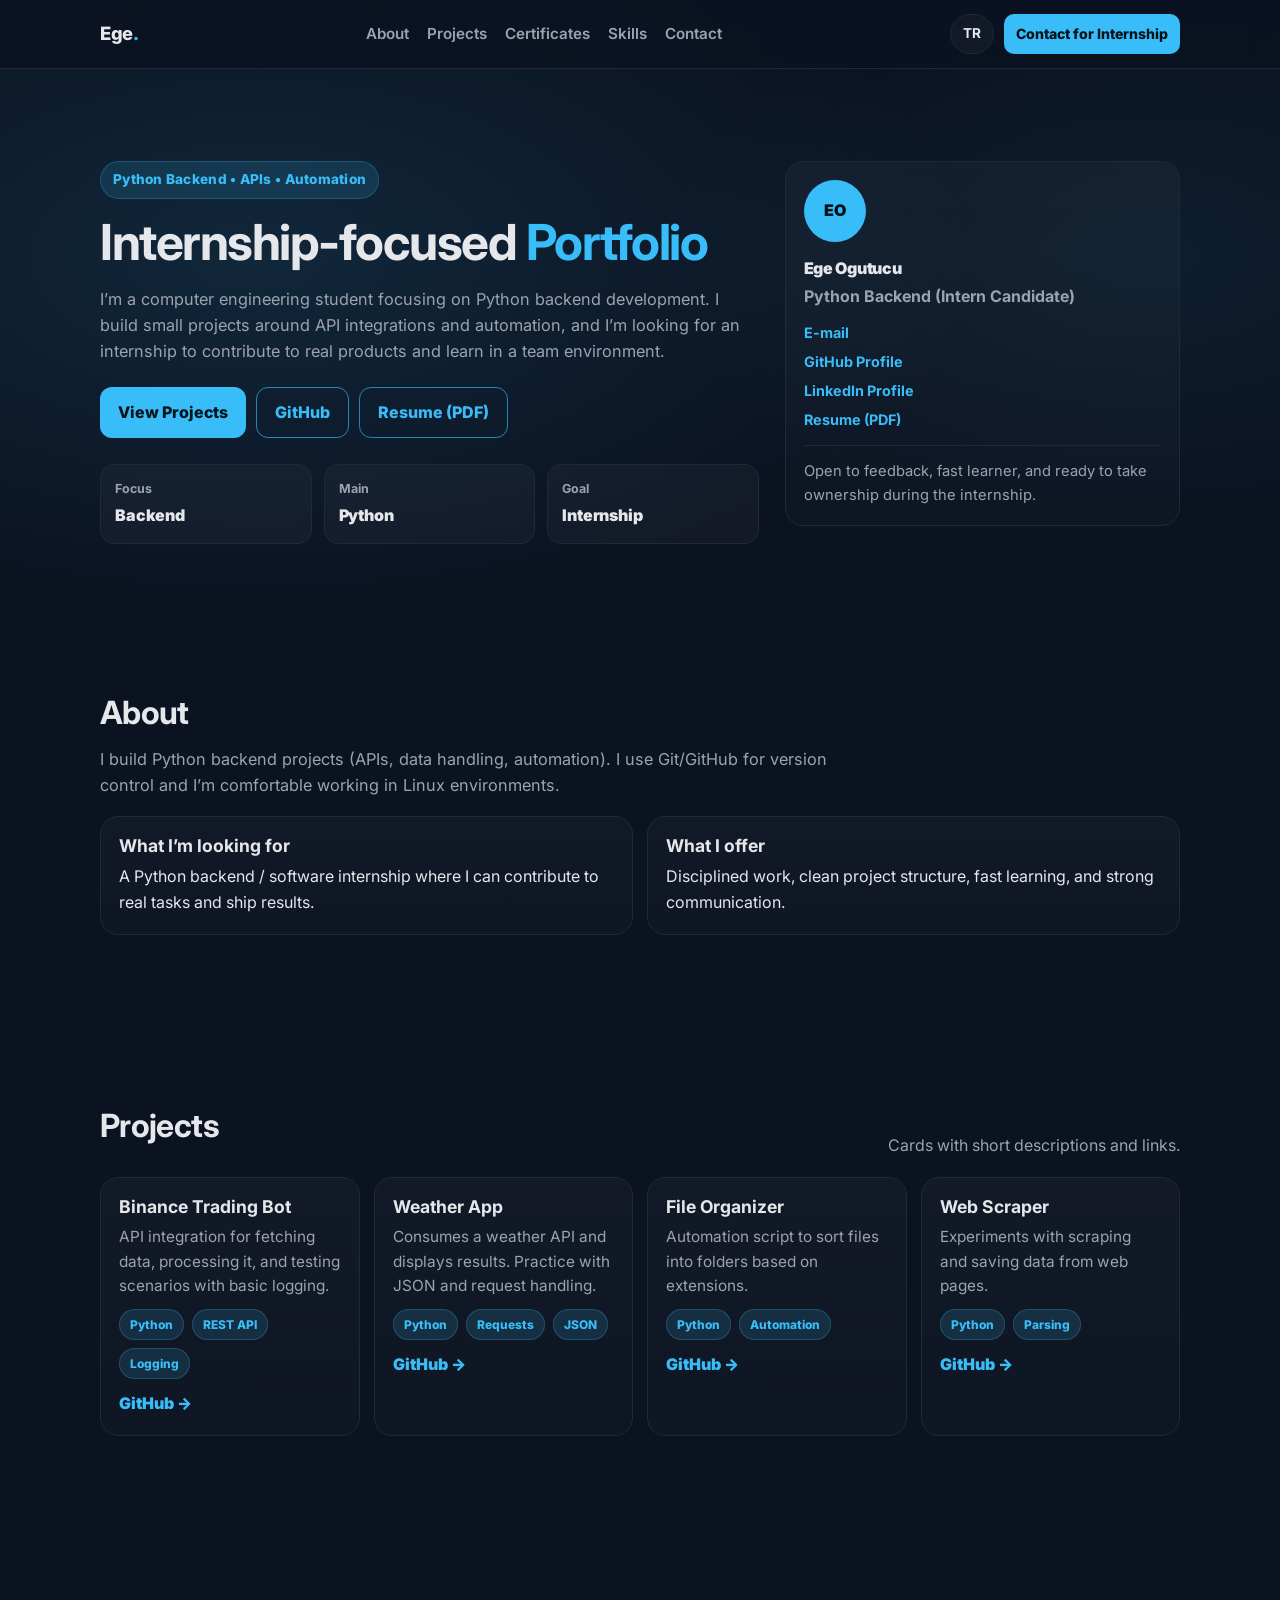
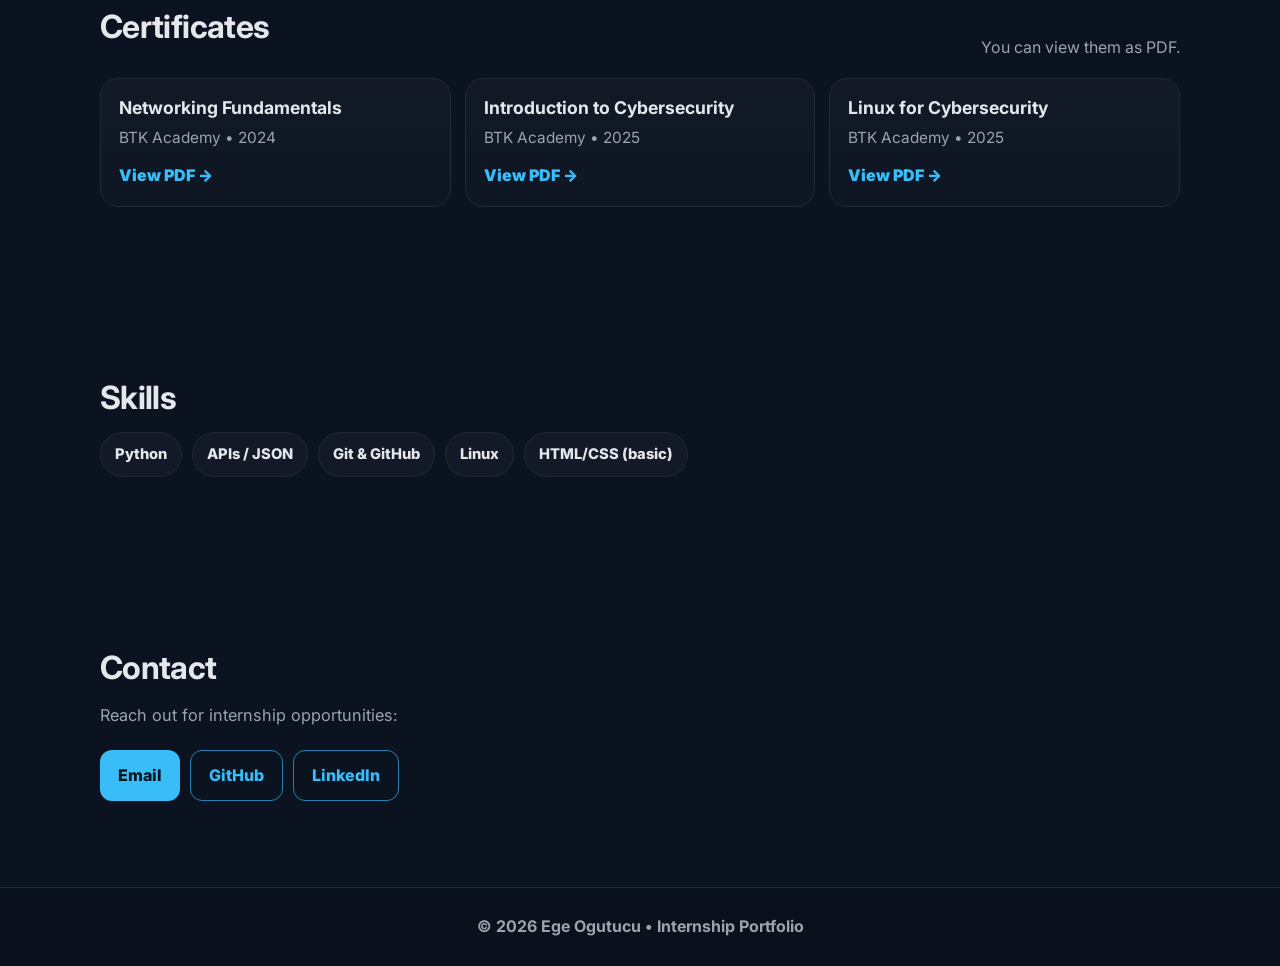
==== EN.html @ eed1f924 "Web sitem ve siber güvenlik dökümanlarım" ====
<!doctype html>
<html lang="en">

<head>
  <meta charset="UTF-8" />
  <meta name="viewport" content="width=device-width, initial-scale=1" />
  <title>Ege Ogutucu | Internship Portfolio</title>
  <meta name="description" content="Internship-focused portfolio (Python Backend, APIs, automation)." />

  <link rel="preconnect" href="https://fonts.googleapis.com">
  <link rel="preconnect" href="https://fonts.gstatic.com" crossorigin>
  <link href="https://fonts.googleapis.com/css2?family=Inter:wght@400;600;800&display=swap" rel="stylesheet">
  <link rel="stylesheet" href="style.css" />
</head>

<body>
  <!-- NAV -->
  <nav class="nav">
    <div class="container nav-inner">
      <a class="brand" href="#top">Ege<span>.</span></a>

      <div class="nav-links">
        <a href="#about">About</a>
        <a href="#projects">Projects</a>
        <a href="#certificates">Certificates</a>
        <a href="#skills">Skills</a>
        <a href="#contact">Contact</a>
      </div>

      <div class="nav-actions">
        <a class="pill" href="index.html">TR</a>
        <a class="btn btn-sm" href="#contact">Contact for Internship</a>
      </div>
    </div>
  </nav>

  <!-- HERO -->
  <main id="top" class="hero">
    <div class="container hero-grid">
      <!-- LEFT -->
      <div>
        <p class="badge">Python Backend • APIs • Automation</p>
        <h1>Internship-focused <span class="accent">Portfolio</span></h1>
        <p class="subtitle">
          I’m a computer engineering student focusing on Python backend development.
          I build small projects around API integrations and automation, and I’m looking for an internship
          to contribute to real products and learn in a team environment.
        </p>

        <div class="cta">
          <a class="btn" href="#projects">View Projects</a>
          <a class="btn btn-ghost" href="https://github.com/Egeogutucu26" target="_blank"
            rel="noreferrer noopener">GitHub</a>
          <a class="btn btn-ghost" href="Ege-Ogutucu-CV.pdf" target="_blank" rel="noreferrer noopener">Resume (PDF)</a>
        </div>

        <div class="stats">
          <div class="stat">
            <div class="k">Focus</div>
            <div class="v">Backend</div>
          </div>
          <div class="stat">
            <div class="k">Main</div>
            <div class="v">Python</div>
          </div>
          <div class="stat">
            <div class="k">Goal</div>
            <div class="v">Internship</div>
          </div>
        </div>
      </div>

      <!-- RIGHT: PROFILE -->
      <aside class="card profile">
        <div class="avatar">EO</div>
        <div class="p-name">Ege Ogutucu</div>
        <div class="p-role">Python Backend (Intern Candidate)</div>

        <div class="p-links">
          <a href="mailto:egeogutucu@gmail.com">E-mail</a>
          <a href="https://github.com/Egeogutucu26" target="_blank" rel="noreferrer noopener">GitHub Profile</a>
          <a href="https://www.linkedin.com/in/ege-öğütücü-393560169" target="_blank" rel="noreferrer noopener">LinkedIn
            Profile</a>
          <a href="Ege-Ogutucu-CV.pdf" target="_blank" rel="noreferrer noopener">Resume (PDF)</a>
        </div>

        <div class="p-note">
          Open to feedback, fast learner, and ready to take ownership during the internship.
        </div>
      </aside>
    </div>
  </main>

  <!-- ABOUT -->
  <section id="about" class="section">
    <div class="container">
      <h2>About</h2>
      <p class="lead">
        I build Python backend projects (APIs, data handling, automation). I use Git/GitHub for version control
        and I’m comfortable working in Linux environments.
      </p>

      <div class="two">
        <div class="card">
          <h3>What I’m looking for</h3>
          <p>A Python backend / software internship where I can contribute to real tasks and ship results.</p>
        </div>
        <div class="card">
          <h3>What I offer</h3>
          <p>Disciplined work, clean project structure, fast learning, and strong communication.</p>
        </div>
      </div>
    </div>
  </section>

  <!-- PROJECTS -->
  <section id="projects" class="section">
    <div class="container">
      <div class="head">
        <h2>Projects</h2>
        <p class="muted">Cards with short descriptions and links.</p>
      </div>

      <div class="grid">
        <article class="card project">
          <h3>Binance Trading Bot</h3>
          <p>API integration for fetching data, processing it, and testing scenarios with basic logging.</p>
          <div class="tags"><span>Python</span><span>REST API</span><span>Logging</span></div>
          <a class="link" href="https://github.com/Egeogutucu26" target="_blank" rel="noreferrer noopener">GitHub →</a>
        </article>

        <article class="card project">
          <h3>Weather App</h3>
          <p>Consumes a weather API and displays results. Practice with JSON and request handling.</p>
          <div class="tags"><span>Python</span><span>Requests</span><span>JSON</span></div>
          <a class="link" href="https://github.com/Egeogutucu26" target="_blank" rel="noreferrer noopener">GitHub →</a>
        </article>

        <article class="card project">
          <h3>File Organizer</h3>
          <p>Automation script to sort files into folders based on extensions.</p>
          <div class="tags"><span>Python</span><span>Automation</span></div>
          <a class="link" href="https://github.com/Egeogutucu26" target="_blank" rel="noreferrer noopener">GitHub →</a>
        </article>

        <article class="card project">
          <h3>Web Scraper</h3>
          <p>Experiments with scraping and saving data from web pages.</p>
          <div class="tags"><span>Python</span><span>Parsing</span></div>
          <a class="link" href="https://github.com/Egeogutucu26" target="_blank" rel="noreferrer noopener">GitHub →</a>
        </article>
      </div>
    </div>
  </section>

  <!-- CERTIFICATES -->
  <section id="certificates" class="section">
    <div class="container">
      <div class="head">
        <h2>Certificates</h2>
        <p class="muted">You can view them as PDF.</p>
      </div>

      <div class="grid">
        <article class="card project">
          <h3>Networking Fundamentals</h3>
          <p>BTK Academy • 2024</p>
          <a class="link" href="ag-temelleri.pdf" target="_blank" rel="noreferrer noopener">View PDF →</a>
        </article>

        <article class="card project">
          <h3>Introduction to Cybersecurity</h3>
          <p>BTK Academy • 2025</p>
          <a class="link" href="siber-guvenlik-giris.pdf" target="_blank" rel="noreferrer noopener">View PDF →</a>
        </article>

        <article class="card project">
          <h3>Linux for Cybersecurity</h3>
          <p>BTK Academy • 2025</p>
          <a class="link" href="siber-linux.pdf" target="_blank" rel="noreferrer noopener">View PDF →</a>
        </article>
      </div>
    </div>
  </section>

  <!-- SKILLS -->
  <section id="skills" class="section">
    <div class="container">
      <h2>Skills</h2>
      <div class="skills">
        <span class="chip">Python</span>
        <span class="chip">APIs / JSON</span>
        <span class="chip">Git & GitHub</span>
        <span class="chip">Linux</span>
        <span class="chip">HTML/CSS (basic)</span>
      </div>
    </div>
  </section>

  <!-- CONTACT -->
  <section id="contact" class="section">
    <div class="container">
      <h2>Contact</h2>
      <p class="lead">Reach out for internship opportunities:</p>

      <div class="cta">
        <a class="btn" href="mailto:egeogutucu@gmail.com">Email</a>
        <a class="btn btn-ghost" href="https://github.com/Egeogutucu26" target="_blank"
          rel="noreferrer noopener">GitHub</a>
        <a class="btn btn-ghost" href="https://www.linkedin.com/in/ege-öğütücü-393560169" target="_blank"
          rel="noreferrer noopener">LinkedIn</a>
      </div>
    </div>
  </section>

  <footer class="footer">
    <div class="container">
      © <span id="year"></span> Ege Ogutucu • Internship Portfolio
    </div>
  </footer>

  <script>
    document.getElementById("year").textContent = new Date().getFullYear();
  </script>
</body>

</html>
---- style.css ----
/* =========================
   RESET + THEME
========================= */
* {
  margin: 0;
  padding: 0;
  box-sizing: border-box;
}

:root {
  --bg: #0b1220;
  --panel: #0f172a;
  --panel2: #111827;
  --border: #1f2937;
  --text: #e5e7eb;
  --muted: #9ca3af;
  --accent: #38bdf8;
  --accentSoft: rgba(56, 189, 248, .14);
  --shadow: 0 18px 45px rgba(0, 0, 0, .35);
  --radius: 18px;
}

html {
  scroll-behavior: smooth;
}

body {
  font-family: "Inter", system-ui, -apple-system, Segoe UI, Roboto, Arial, sans-serif;
  background: radial-gradient(1200px 600px at 20% 10%, rgba(56, 189, 248, .12), transparent 60%),
    radial-gradient(900px 500px at 90% 10%, rgba(48, 186, 245, 0.07), transparent 55%),
    var(--bg);
  color: var(--text);
  line-height: 1.6;
}

/* =========================
   LAYOUT
========================= */
.container {
  max-width: 1120px;
  margin: 0 auto;
  padding: 0 20px;
}

.section {
  padding: 86px 0;
}

h1,
h2,
h3 {
  line-height: 1.2;
}

h2 {
  font-size: 2rem;
  margin-bottom: 14px;
  letter-spacing: -0.02em;
}

h3 {
  font-size: 1.1rem;
  margin-bottom: 8px;
}

.lead {
  max-width: 760px;
  color: var(--muted);
  font-size: 1.02rem;
}

.muted {
  color: var(--muted);
}

.accent {
  color: var(--accent);
}

/* =========================
   NAV
========================= */
.nav {
  position: sticky;
  top: 0;
  z-index: 50;
  background: rgba(11, 18, 32, .75);
  backdrop-filter: blur(12px);
  border-bottom: 1px solid var(--border);
}

.nav-inner {
  height: 68px;
  display: flex;
  align-items: center;
  justify-content: space-between;
  gap: 18px;
}

.brand {
  text-decoration: none;
  font-weight: 800;
  font-size: 1.15rem;
  color: var(--text);
  letter-spacing: -0.02em;
}

.brand span {
  color: var(--accent);
}

.nav-links {
  display: flex;
  gap: 18px;
  align-items: center;
  flex-wrap: wrap;
}

.nav-links a {
  text-decoration: none;
  color: var(--muted);
  font-weight: 600;
  font-size: .95rem;
}

.nav-links a:hover {
  color: var(--accent);
}

.nav-actions {
  display: flex;
  align-items: center;
  gap: 10px;
}

/* Language pill */
.pill {
  text-decoration: none;
  color: var(--text);
  border: 1px solid var(--border);
  background: rgba(255, 255, 255, .03);
  padding: 8px 12px;
  border-radius: 999px;
  font-weight: 700;
  font-size: .85rem;
}

.pill:hover {
  border-color: rgba(56, 189, 248, .6);
  background: var(--accentSoft);
}

/* =========================
   BUTTONS
========================= */
.btn {
  display: inline-flex;
  align-items: center;
  justify-content: center;
  gap: 8px;
  padding: 12px 18px;
  border-radius: 12px;
  background: var(--accent);
  color: #04131b;
  text-decoration: none;
  font-weight: 800;
  transition: transform .15s ease, box-shadow .15s ease, background .15s ease;
}

.btn:hover {
  transform: translateY(-2px);
  box-shadow: 0 14px 35px rgba(56, 189, 248, .18);
}

.btn-ghost {
  background: transparent;
  color: var(--accent);
  border: 1px solid rgba(56, 189, 248, .65);
}

.btn-ghost:hover {
  background: var(--accentSoft);
  box-shadow: none;
}

.btn-sm {
  padding: 9px 12px;
  border-radius: 10px;
  font-size: .88rem;
}

/* =========================
   HERO
========================= */
.hero {
  padding: 92px 0 64px;
}

.hero-grid {
  display: grid;
  grid-template-columns: 1.25fr .75fr;
  gap: 26px;
  align-items: start;
}

.badge {
  display: inline-block;
  padding: 7px 12px;
  border-radius: 999px;
  background: var(--accentSoft);
  color: var(--accent);
  border: 1px solid rgba(56, 189, 248, .25);
  font-weight: 800;
  font-size: .85rem;
  letter-spacing: .02em;
  margin-bottom: 14px;
}

.hero h1 {
  font-size: clamp(2.2rem, 4vw, 3.1rem);
  letter-spacing: -0.03em;
}

.subtitle {
  margin-top: 14px;
  max-width: 680px;
  color: var(--muted);
  font-size: 1.02rem;
}

.cta {
  margin-top: 22px;
  display: flex;
  gap: 10px;
  flex-wrap: wrap;
}

/* Stats */
.stats {
  margin-top: 26px;
  display: grid;
  grid-template-columns: repeat(3, 1fr);
  gap: 12px;
}

.stat {
  padding: 14px;
  border-radius: 14px;
  background: rgba(255, 255, 255, .03);
  border: 1px solid var(--border);
}

.stat .k {
  color: var(--muted);
  font-size: .78rem;
  font-weight: 700;
}

.stat .v {
  margin-top: 4px;
  font-weight: 900;
  letter-spacing: -0.01em;
}

/* =========================
   CARDS
========================= */
.card {
  background: linear-gradient(180deg, rgba(255, 255, 255, .03), rgba(255, 255, 255, .015));
  border: 1px solid var(--border);
  border-radius: var(--radius);
  padding: 18px;
  box-shadow: none;
}

.profile {
  position: sticky;
  top: 92px;
}

.avatar {
  width: 62px;
  height: 62px;
  border-radius: 50%;
  background: var(--accent);
  color: #04131b;
  display: grid;
  place-items: center;
  font-weight: 900;
  margin-bottom: 14px;
}

.p-name {
  font-weight: 900;
  letter-spacing: -0.02em;
}

.p-role {
  color: var(--muted);
  font-weight: 700;
  margin-top: 2px;
}

.p-links {
  margin-top: 12px;
  display: grid;
  gap: 6px;
}

.p-links a {
  text-decoration: none;
  color: var(--accent);
  font-weight: 700;
  font-size: .9rem;
}

.p-note {
  margin-top: 14px;
  padding-top: 14px;
  border-top: 1px solid var(--border);
  color: var(--muted);
  font-size: .92rem;
}

/* =========================
   ABOUT LAYOUT
========================= */
.two {
  margin-top: 18px;
  display: grid;
  grid-template-columns: repeat(2, 1fr);
  gap: 14px;
}

/* =========================
   PROJECT GRID
========================= */
.head {
  display: flex;
  align-items: end;
  justify-content: space-between;
  gap: 14px;
  margin-bottom: 18px;
}

.grid {
  display: grid;
  grid-template-columns: repeat(auto-fit, minmax(240px, 1fr));
  gap: 14px;
}

.project {
  transition: transform .15s ease, box-shadow .15s ease, border-color .15s ease;
}

.project:hover {
  transform: translateY(-4px);
  border-color: rgba(56, 189, 248, .35);
  box-shadow: var(--shadow);
}

.project p {
  color: var(--muted);
  font-size: .96rem;
}

.tags {
  margin-top: 10px;
  display: flex;
  gap: 8px;
  flex-wrap: wrap;
}

.tags span {
  display: inline-flex;
  padding: 5px 10px;
  border-radius: 999px;
  background: var(--accentSoft);
  border: 1px solid rgba(56, 189, 248, .25);
  color: var(--accent);
  font-weight: 800;
  font-size: .75rem;
}

.link {
  display: inline-block;
  margin-top: 12px;
  text-decoration: none;
  color: var(--accent);
  font-weight: 900;
}

/* =========================
   SKILLS
========================= */
.skills {
  display: flex;
  flex-wrap: wrap;
  gap: 10px;
  margin-top: 10px;
}

.chip {
  display: inline-flex;
  padding: 10px 14px;
  border-radius: 999px;
  border: 1px solid var(--border);
  background: rgba(255, 255, 255, .03);
  font-weight: 800;
  font-size: .92rem;
}

/* =========================
   FOOTER
========================= */
.footer {
  border-top: 1px solid var(--border);
  padding: 26px 0;
  color: var(--muted);
  text-align: center;
  font-weight: 700;
  background: rgba(0, 0, 0, .12);
}

/* =========================
   RESPONSIVE
========================= */
@media (max-width: 980px) {
  .hero-grid {
    grid-template-columns: 1fr;
  }

  .profile {
    position: static;
  }

  .stats {
    grid-template-columns: 1fr;
  }

  .two {
    grid-template-columns: 1fr;
  }

  .nav-inner {
    height: auto;
    padding: 12px 0;
    align-items: flex-start;
  }

  .nav-links {
    gap: 12px;
  }
}
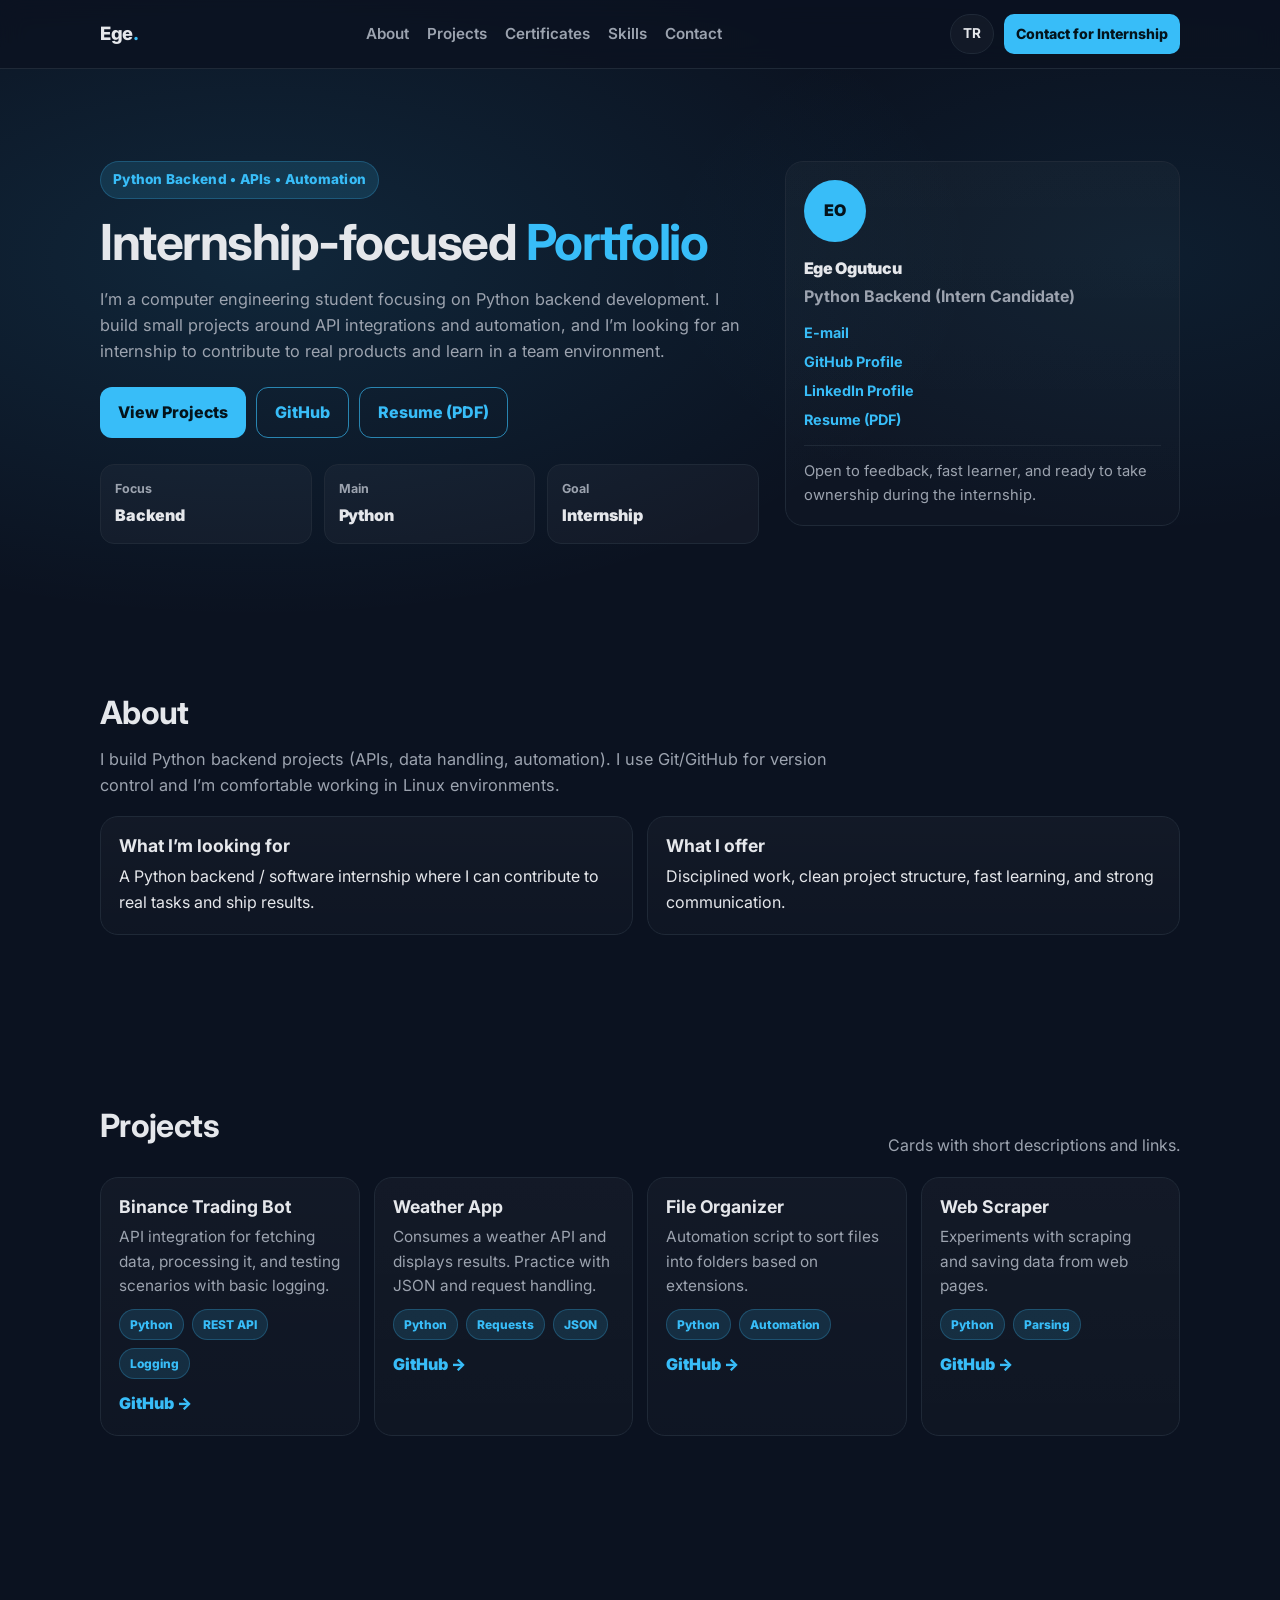
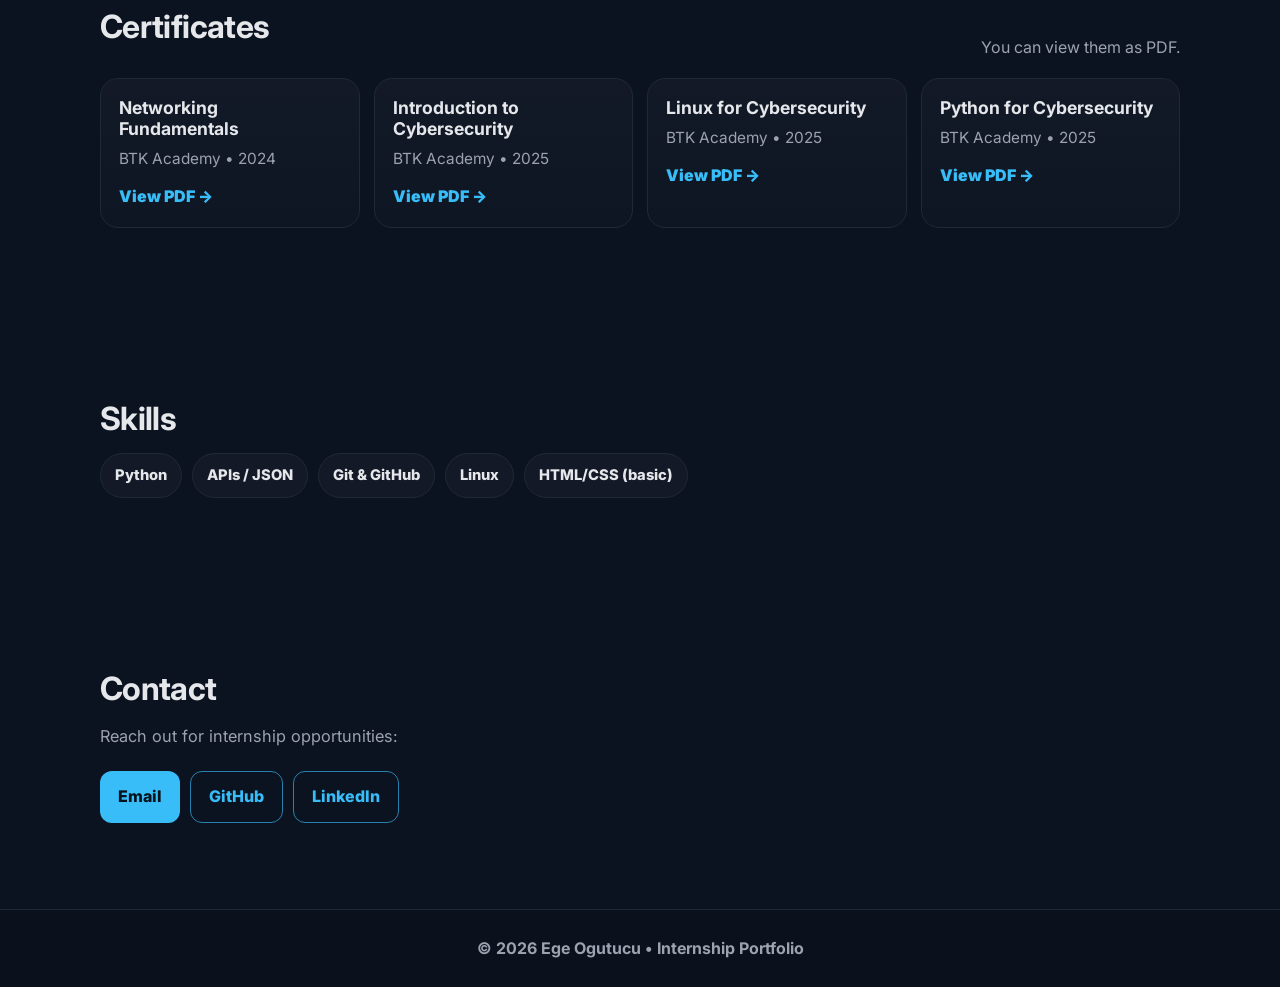
==== commit 553d29ab: "Python sertifikası eklendi ve HTML dosyaları güncellendi" ====
--- a/EN.html
+++ b/EN.html
@@ -179,6 +179,12 @@
           <p>BTK Academy • 2025</p>
           <a class="link" href="siber-linux.pdf" target="_blank" rel="noreferrer noopener">View PDF →</a>
         </article>
+
+        <article class="card project">
+          <h3>Python for Cybersecurity</h3>
+          <p>BTK Academy • 2025</p>
+          <a class="link" href="python-siber.pdf" target="_blank" rel="noreferrer noopener">View PDF →</a>
+        </article>
       </div>
     </div>
   </section>
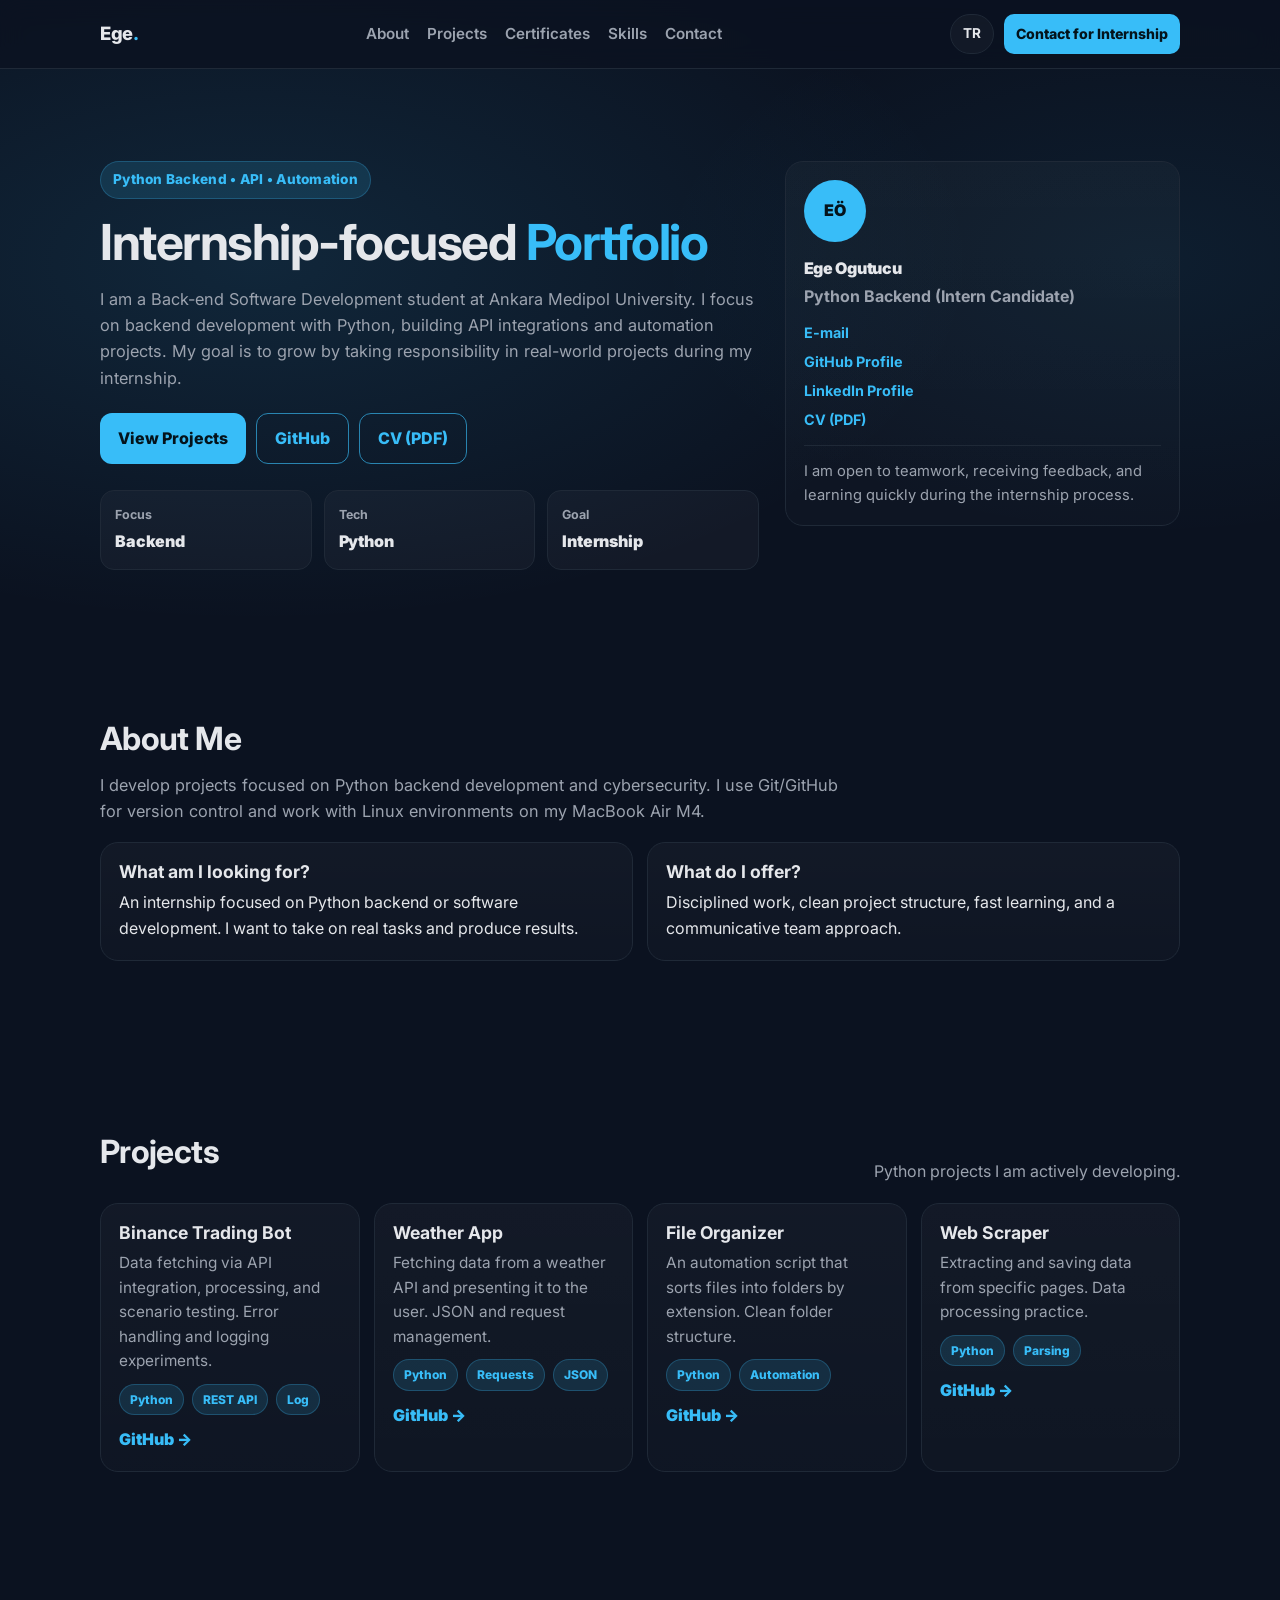
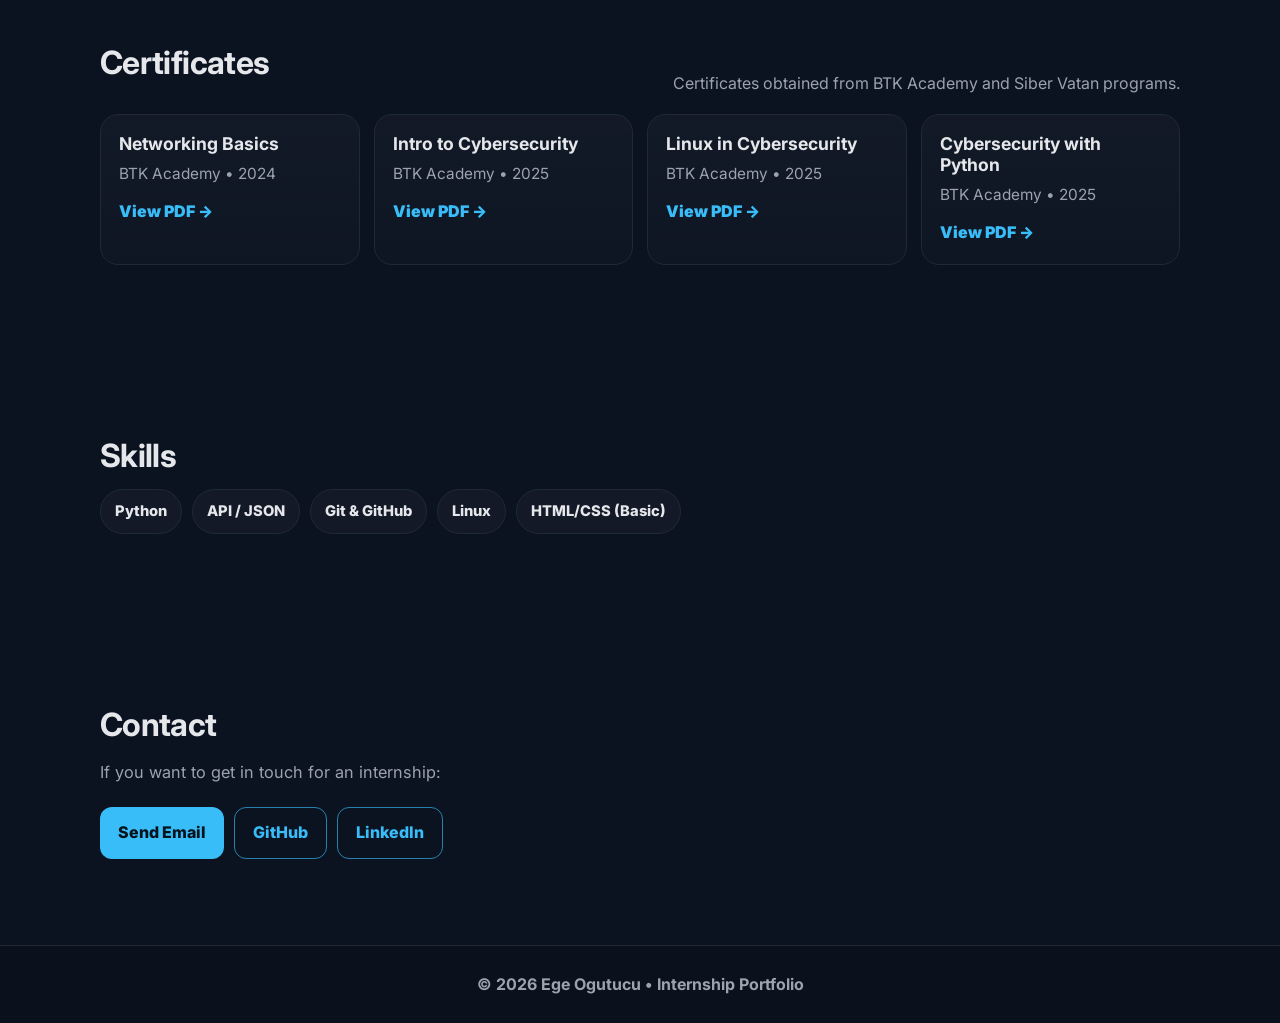
==== commit 65db43b2: "index ve EN sayfalari dil gecisi duzeltildi" ====
--- a/EN.html
+++ b/EN.html
@@ -5,7 +5,7 @@
   <meta charset="UTF-8" />
   <meta name="viewport" content="width=device-width, initial-scale=1" />
   <title>Ege Ogutucu | Internship Portfolio</title>
-  <meta name="description" content="Internship-focused portfolio (Python Backend, APIs, automation)." />
+  <meta name="description" content="Ege Ogutucu - Internship-focused portfolio (Python Backend, APIs, automation)." />
 
   <link rel="preconnect" href="https://fonts.googleapis.com">
   <link rel="preconnect" href="https://fonts.gstatic.com" crossorigin>
@@ -28,6 +28,7 @@
       </div>
 
       <div class="nav-actions">
+        <!-- Link to the Turkish version - case sensitive for Vercel -->
         <a class="pill" href="index.html">TR</a>
         <a class="btn btn-sm" href="#contact">Contact for Internship</a>
       </div>
@@ -39,19 +40,18 @@
     <div class="container hero-grid">
       <!-- LEFT -->
       <div>
-        <p class="badge">Python Backend • APIs • Automation</p>
+        <p class="badge">Python Backend • API • Automation</p>
         <h1>Internship-focused <span class="accent">Portfolio</span></h1>
         <p class="subtitle">
-          I’m a computer engineering student focusing on Python backend development.
-          I build small projects around API integrations and automation, and I’m looking for an internship
-          to contribute to real products and learn in a team environment.
+          I am a Back-end Software Development student at Ankara Medipol University. 
+          I focus on backend development with Python, building API integrations and automation projects. 
+          My goal is to grow by taking responsibility in real-world projects during my internship.
         </p>
 
         <div class="cta">
           <a class="btn" href="#projects">View Projects</a>
-          <a class="btn btn-ghost" href="https://github.com/Egeogutucu26" target="_blank"
-            rel="noreferrer noopener">GitHub</a>
-          <a class="btn btn-ghost" href="Ege-Ogutucu-CV.pdf" target="_blank" rel="noreferrer noopener">Resume (PDF)</a>
+          <a class="btn btn-ghost" href="https://github.com/Egeogutucu26" target="_blank" rel="noreferrer noopener">GitHub</a>
+          <a class="btn btn-ghost" href="Ege-Ogutucu-CV.pdf" target="_blank" rel="noreferrer noopener">CV (PDF)</a>
         </div>
 
         <div class="stats">
@@ -60,7 +60,7 @@
             <div class="v">Backend</div>
           </div>
           <div class="stat">
-            <div class="k">Main</div>
+            <div class="k">Tech</div>
             <div class="v">Python</div>
           </div>
           <div class="stat">
@@ -70,22 +70,21 @@
         </div>
       </div>
 
-      <!-- RIGHT: PROFILE -->
+      <!-- RIGHT: PROFILE CARD -->
       <aside class="card profile">
-        <div class="avatar">EO</div>
+        <div class="avatar">EÖ</div>
         <div class="p-name">Ege Ogutucu</div>
         <div class="p-role">Python Backend (Intern Candidate)</div>
 
         <div class="p-links">
           <a href="mailto:egeogutucu@gmail.com">E-mail</a>
           <a href="https://github.com/Egeogutucu26" target="_blank" rel="noreferrer noopener">GitHub Profile</a>
-          <a href="https://www.linkedin.com/in/ege-öğütücü-393560169" target="_blank" rel="noreferrer noopener">LinkedIn
-            Profile</a>
-          <a href="Ege-Ogutucu-CV.pdf" target="_blank" rel="noreferrer noopener">Resume (PDF)</a>
+          <a href="https://www.linkedin.com/in/ege-öğütücü-393560169" target="_blank" rel="noreferrer noopener">LinkedIn Profile</a>
+          <a href="Ege-Ogutucu-CV.pdf" target="_blank" rel="noreferrer noopener">CV (PDF)</a>
         </div>
 
         <div class="p-note">
-          Open to feedback, fast learner, and ready to take ownership during the internship.
+          I am open to teamwork, receiving feedback, and learning quickly during the internship process.
         </div>
       </aside>
     </div>
@@ -94,20 +93,20 @@
   <!-- ABOUT -->
   <section id="about" class="section">
     <div class="container">
-      <h2>About</h2>
+      <h2>About Me</h2>
       <p class="lead">
-        I build Python backend projects (APIs, data handling, automation). I use Git/GitHub for version control
-        and I’m comfortable working in Linux environments.
+        I develop projects focused on Python backend development and cybersecurity. 
+        I use Git/GitHub for version control and work with Linux environments on my MacBook Air M4.
       </p>
 
       <div class="two">
         <div class="card">
-          <h3>What I’m looking for</h3>
-          <p>A Python backend / software internship where I can contribute to real tasks and ship results.</p>
+          <h3>What am I looking for?</h3>
+          <p>An internship focused on Python backend or software development. I want to take on real tasks and produce results.</p>
         </div>
         <div class="card">
-          <h3>What I offer</h3>
-          <p>Disciplined work, clean project structure, fast learning, and strong communication.</p>
+          <h3>What do I offer?</h3>
+          <p>Disciplined work, clean project structure, fast learning, and a communicative team approach.</p>
         </div>
       </div>
     </div>
@@ -118,34 +117,34 @@
     <div class="container">
       <div class="head">
         <h2>Projects</h2>
-        <p class="muted">Cards with short descriptions and links.</p>
+        <p class="muted">Python projects I am actively developing.</p>
       </div>
 
       <div class="grid">
         <article class="card project">
           <h3>Binance Trading Bot</h3>
-          <p>API integration for fetching data, processing it, and testing scenarios with basic logging.</p>
-          <div class="tags"><span>Python</span><span>REST API</span><span>Logging</span></div>
+          <p>Data fetching via API integration, processing, and scenario testing. Error handling and logging experiments.</p>
+          <div class="tags"><span>Python</span><span>REST API</span><span>Log</span></div>
           <a class="link" href="https://github.com/Egeogutucu26" target="_blank" rel="noreferrer noopener">GitHub →</a>
         </article>
 
         <article class="card project">
           <h3>Weather App</h3>
-          <p>Consumes a weather API and displays results. Practice with JSON and request handling.</p>
+          <p>Fetching data from a weather API and presenting it to the user. JSON and request management.</p>
           <div class="tags"><span>Python</span><span>Requests</span><span>JSON</span></div>
           <a class="link" href="https://github.com/Egeogutucu26" target="_blank" rel="noreferrer noopener">GitHub →</a>
         </article>
 
         <article class="card project">
           <h3>File Organizer</h3>
-          <p>Automation script to sort files into folders based on extensions.</p>
+          <p>An automation script that sorts files into folders by extension. Clean folder structure.</p>
           <div class="tags"><span>Python</span><span>Automation</span></div>
           <a class="link" href="https://github.com/Egeogutucu26" target="_blank" rel="noreferrer noopener">GitHub →</a>
         </article>
 
         <article class="card project">
           <h3>Web Scraper</h3>
-          <p>Experiments with scraping and saving data from web pages.</p>
+          <p>Extracting and saving data from specific pages. Data processing practice.</p>
           <div class="tags"><span>Python</span><span>Parsing</span></div>
           <a class="link" href="https://github.com/Egeogutucu26" target="_blank" rel="noreferrer noopener">GitHub →</a>
         </article>
@@ -158,30 +157,30 @@
     <div class="container">
       <div class="head">
         <h2>Certificates</h2>
-        <p class="muted">You can view them as PDF.</p>
+        <p class="muted">Certificates obtained from BTK Academy and Siber Vatan programs.</p>
       </div>
 
       <div class="grid">
         <article class="card project">
-          <h3>Networking Fundamentals</h3>
+          <h3>Networking Basics</h3>
           <p>BTK Academy • 2024</p>
           <a class="link" href="ag-temelleri.pdf" target="_blank" rel="noreferrer noopener">View PDF →</a>
         </article>
 
         <article class="card project">
-          <h3>Introduction to Cybersecurity</h3>
+          <h3>Intro to Cybersecurity</h3>
           <p>BTK Academy • 2025</p>
           <a class="link" href="siber-guvenlik-giris.pdf" target="_blank" rel="noreferrer noopener">View PDF →</a>
         </article>
 
         <article class="card project">
-          <h3>Linux for Cybersecurity</h3>
+          <h3>Linux in Cybersecurity</h3>
           <p>BTK Academy • 2025</p>
           <a class="link" href="siber-linux.pdf" target="_blank" rel="noreferrer noopener">View PDF →</a>
         </article>
 
         <article class="card project">
-          <h3>Python for Cybersecurity</h3>
+          <h3>Cybersecurity with Python</h3>
           <p>BTK Academy • 2025</p>
           <a class="link" href="python-siber.pdf" target="_blank" rel="noreferrer noopener">View PDF →</a>
         </article>
@@ -195,10 +194,10 @@
       <h2>Skills</h2>
       <div class="skills">
         <span class="chip">Python</span>
-        <span class="chip">APIs / JSON</span>
+        <span class="chip">API / JSON</span>
         <span class="chip">Git & GitHub</span>
         <span class="chip">Linux</span>
-        <span class="chip">HTML/CSS (basic)</span>
+        <span class="chip">HTML/CSS (Basic)</span>
       </div>
     </div>
   </section>
@@ -207,14 +206,12 @@
   <section id="contact" class="section">
     <div class="container">
       <h2>Contact</h2>
-      <p class="lead">Reach out for internship opportunities:</p>
+      <p class="lead">If you want to get in touch for an internship:</p>
 
       <div class="cta">
-        <a class="btn" href="mailto:egeogutucu@gmail.com">Email</a>
-        <a class="btn btn-ghost" href="https://github.com/Egeogutucu26" target="_blank"
-          rel="noreferrer noopener">GitHub</a>
-        <a class="btn btn-ghost" href="https://www.linkedin.com/in/ege-öğütücü-393560169" target="_blank"
-          rel="noreferrer noopener">LinkedIn</a>
+        <a class="btn" href="mailto:egeogutucu@gmail.com">Send Email</a>
+        <a class="btn btn-ghost" href="https://github.com/Egeogutucu26" target="_blank" rel="noreferrer noopener">GitHub</a>
+        <a class="btn btn-ghost" href="https://www.linkedin.com/in/ege-öğütücü-393560169" target="_blank" rel="noreferrer noopener">LinkedIn</a>
       </div>
     </div>
   </section>
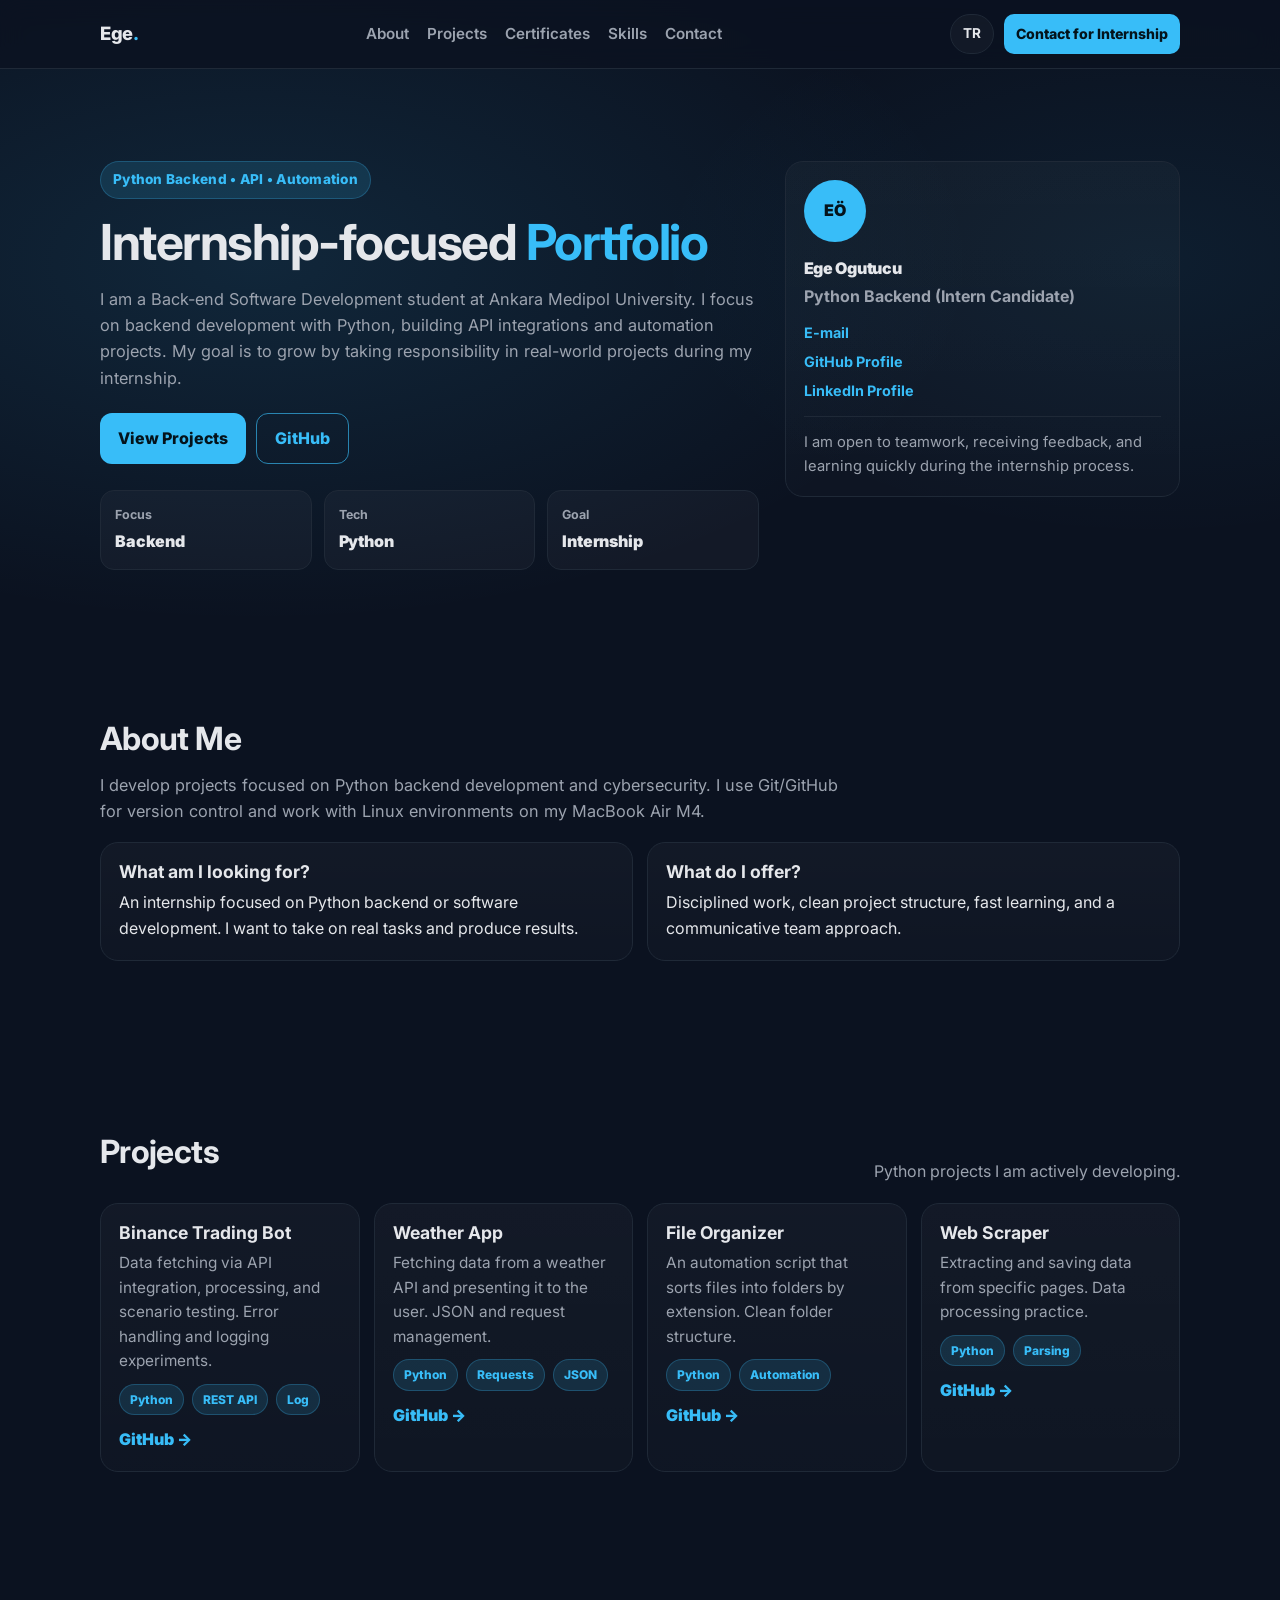
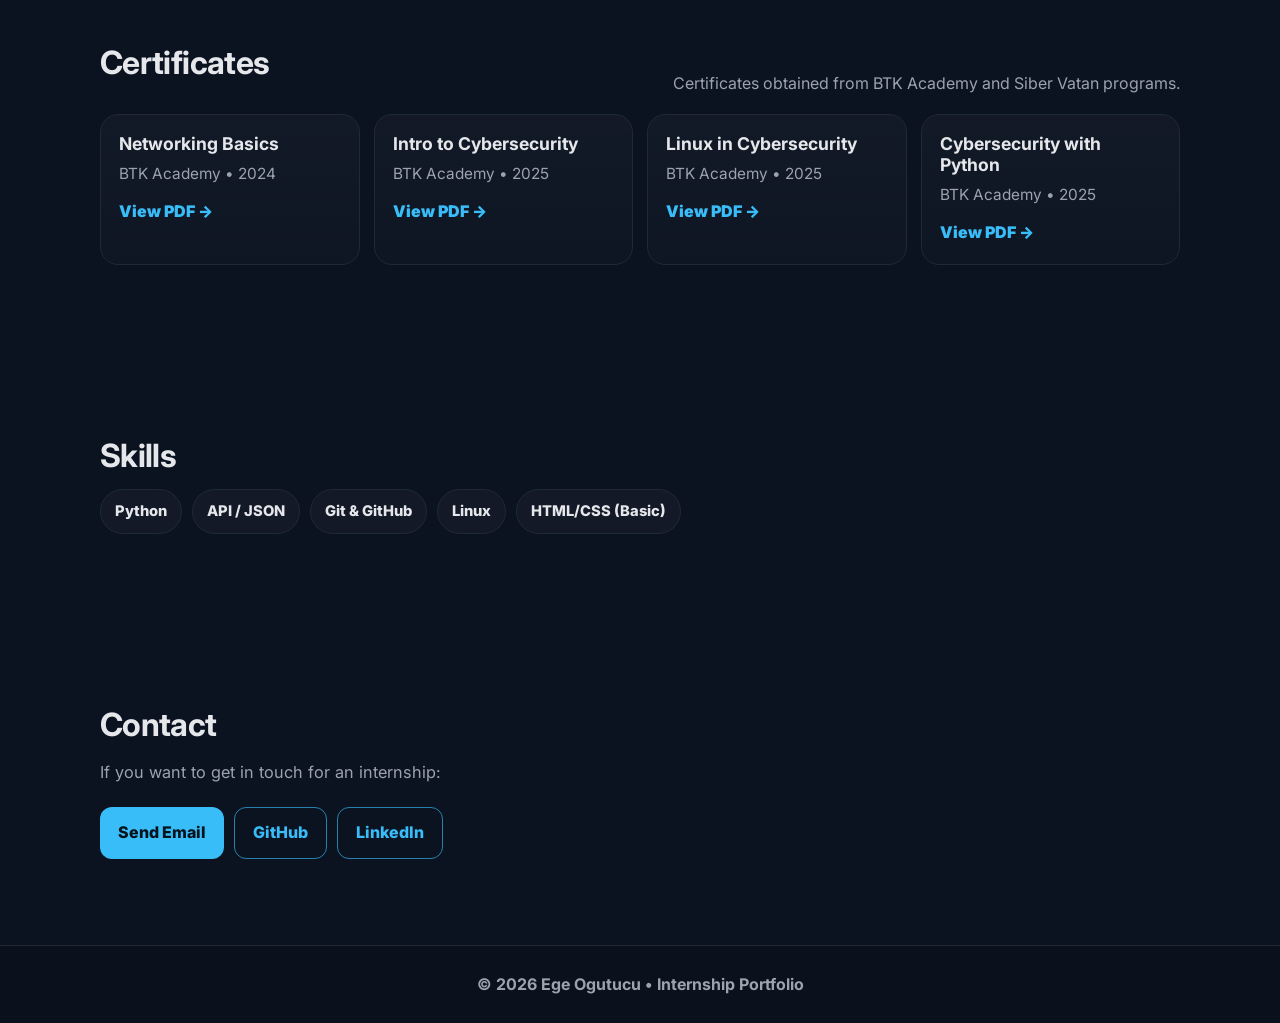
==== commit 0272b745: "Remove CV links and PDF from portfolio site" ====
--- a/EN.html
+++ b/EN.html
@@ -51,7 +51,6 @@
         <div class="cta">
           <a class="btn" href="#projects">View Projects</a>
           <a class="btn btn-ghost" href="https://github.com/Egeogutucu26" target="_blank" rel="noreferrer noopener">GitHub</a>
-          <a class="btn btn-ghost" href="Ege-Ogutucu-CV.pdf" target="_blank" rel="noreferrer noopener">CV (PDF)</a>
         </div>
 
         <div class="stats">
@@ -80,7 +79,6 @@
           <a href="mailto:egeogutucu@gmail.com">E-mail</a>
           <a href="https://github.com/Egeogutucu26" target="_blank" rel="noreferrer noopener">GitHub Profile</a>
           <a href="https://www.linkedin.com/in/ege-öğütücü-393560169" target="_blank" rel="noreferrer noopener">LinkedIn Profile</a>
-          <a href="Ege-Ogutucu-CV.pdf" target="_blank" rel="noreferrer noopener">CV (PDF)</a>
         </div>
 
         <div class="p-note">
@@ -227,4 +225,4 @@
   </script>
 </body>
 
-</html>+</html>
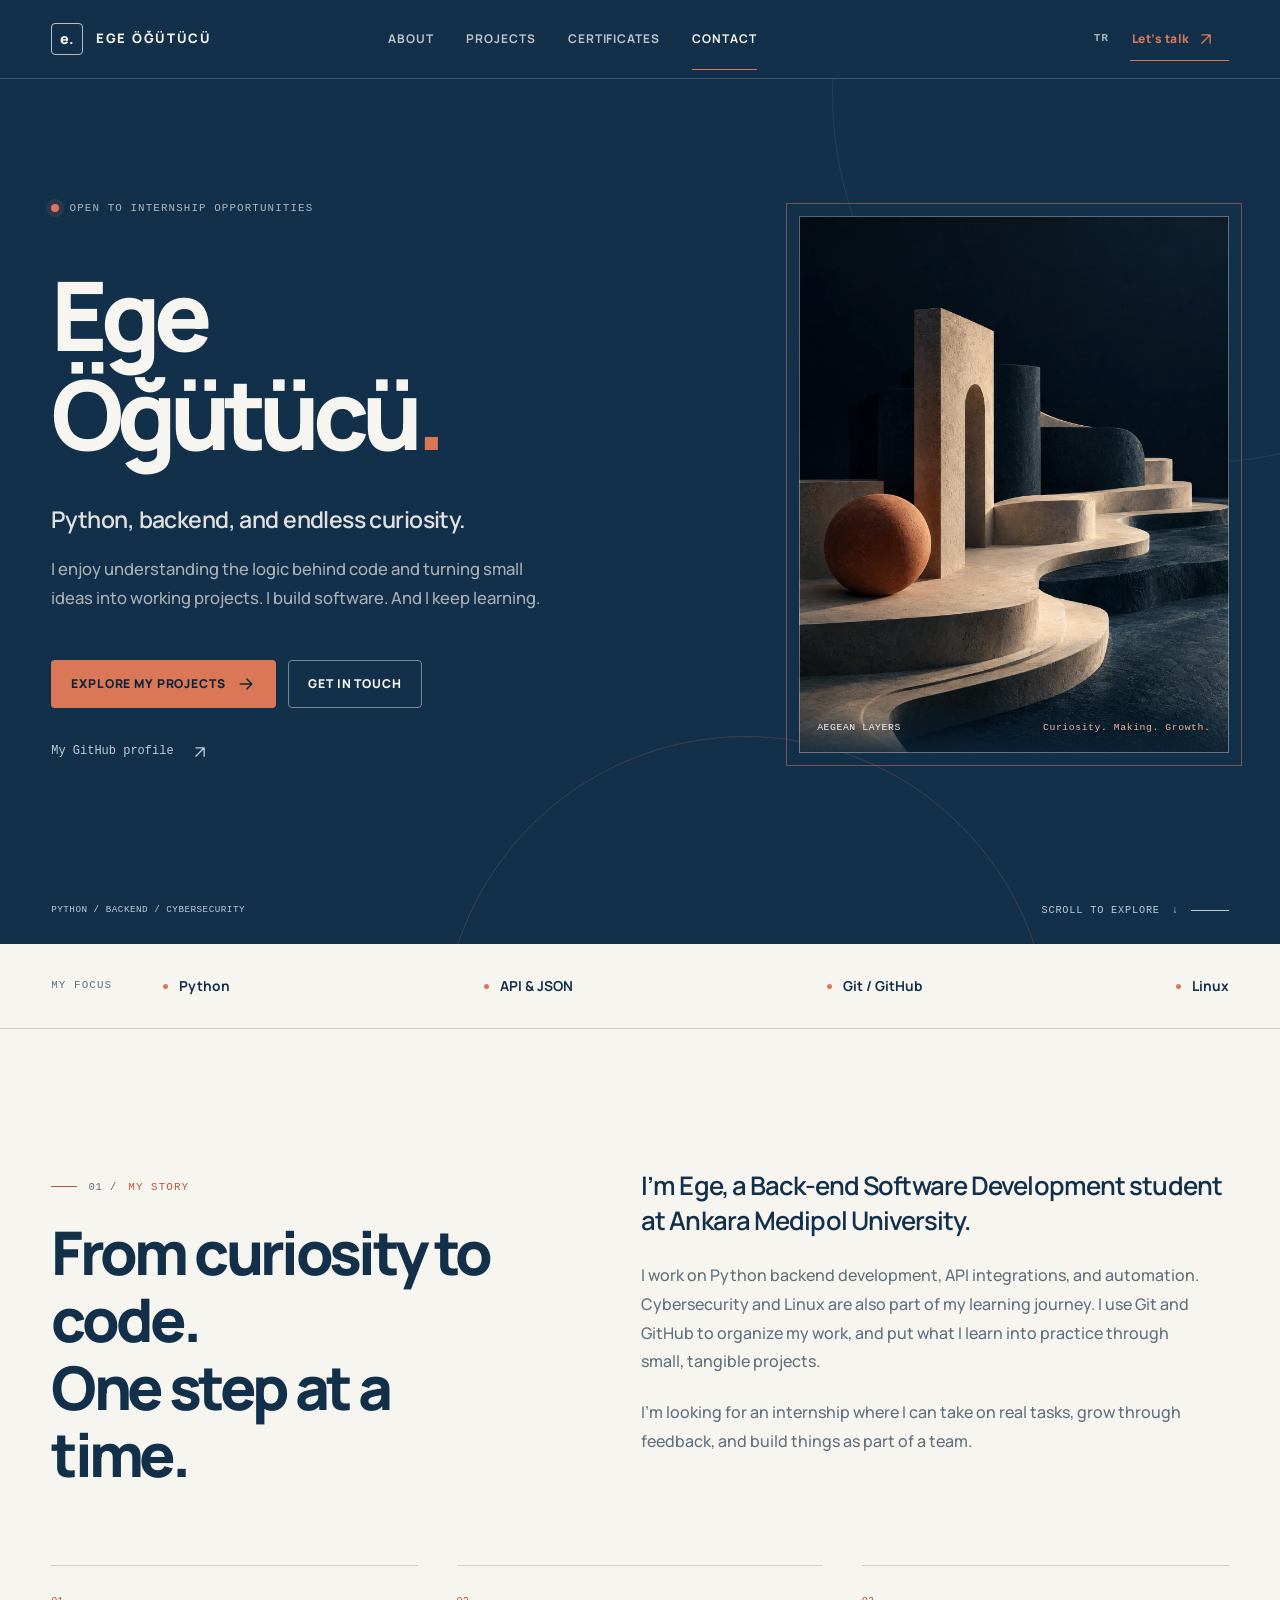
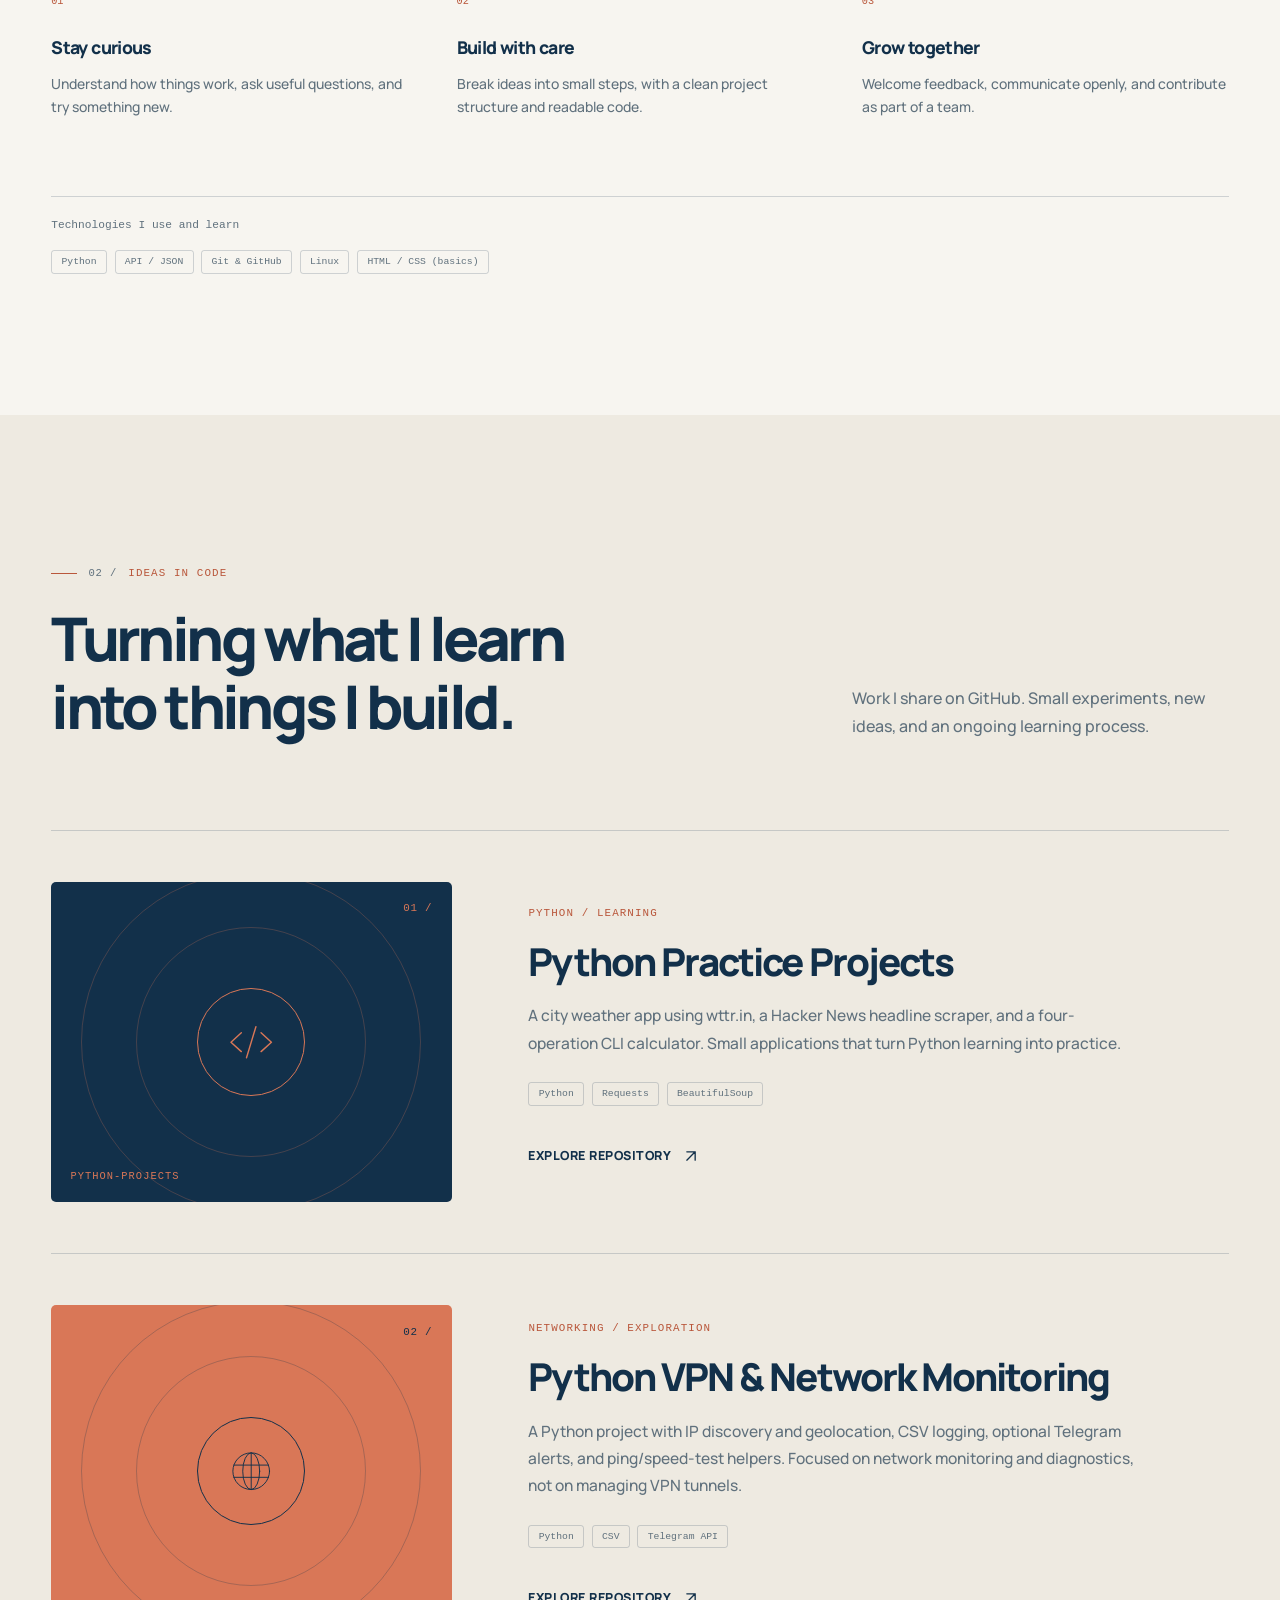
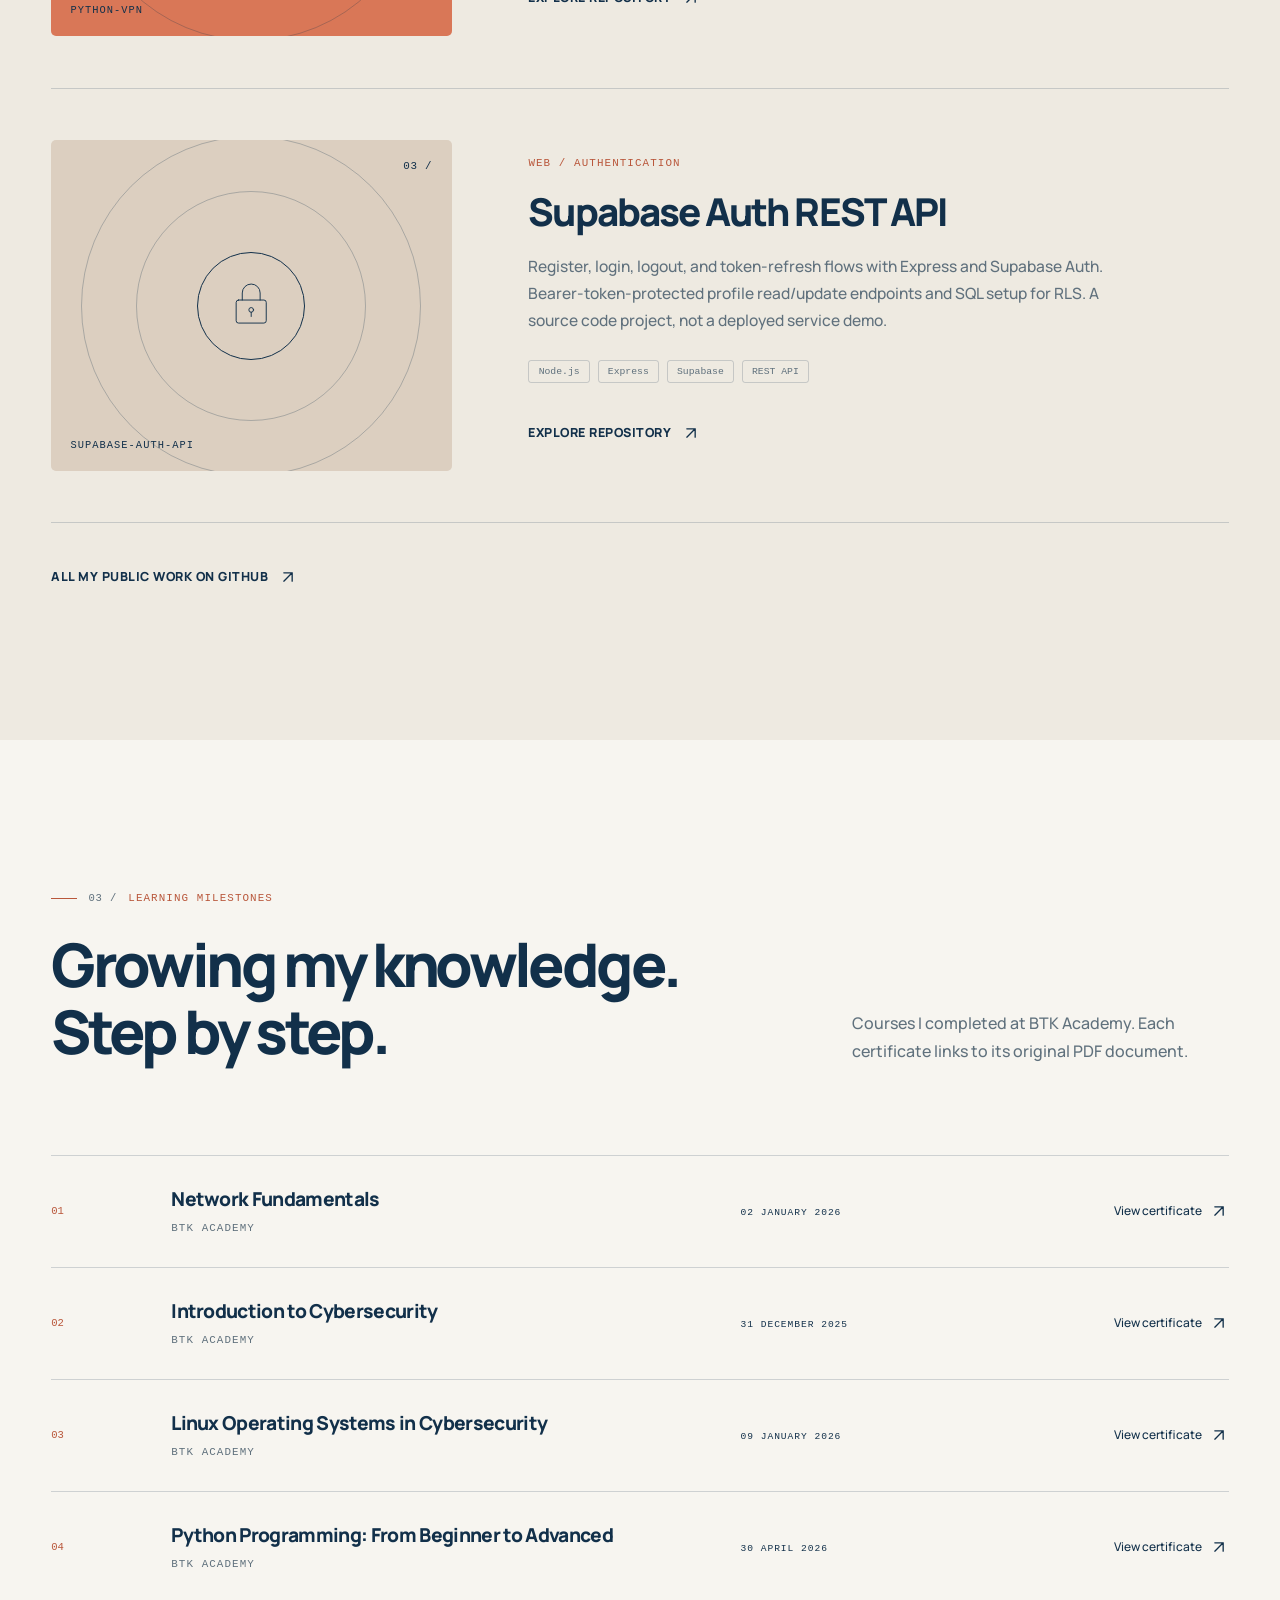
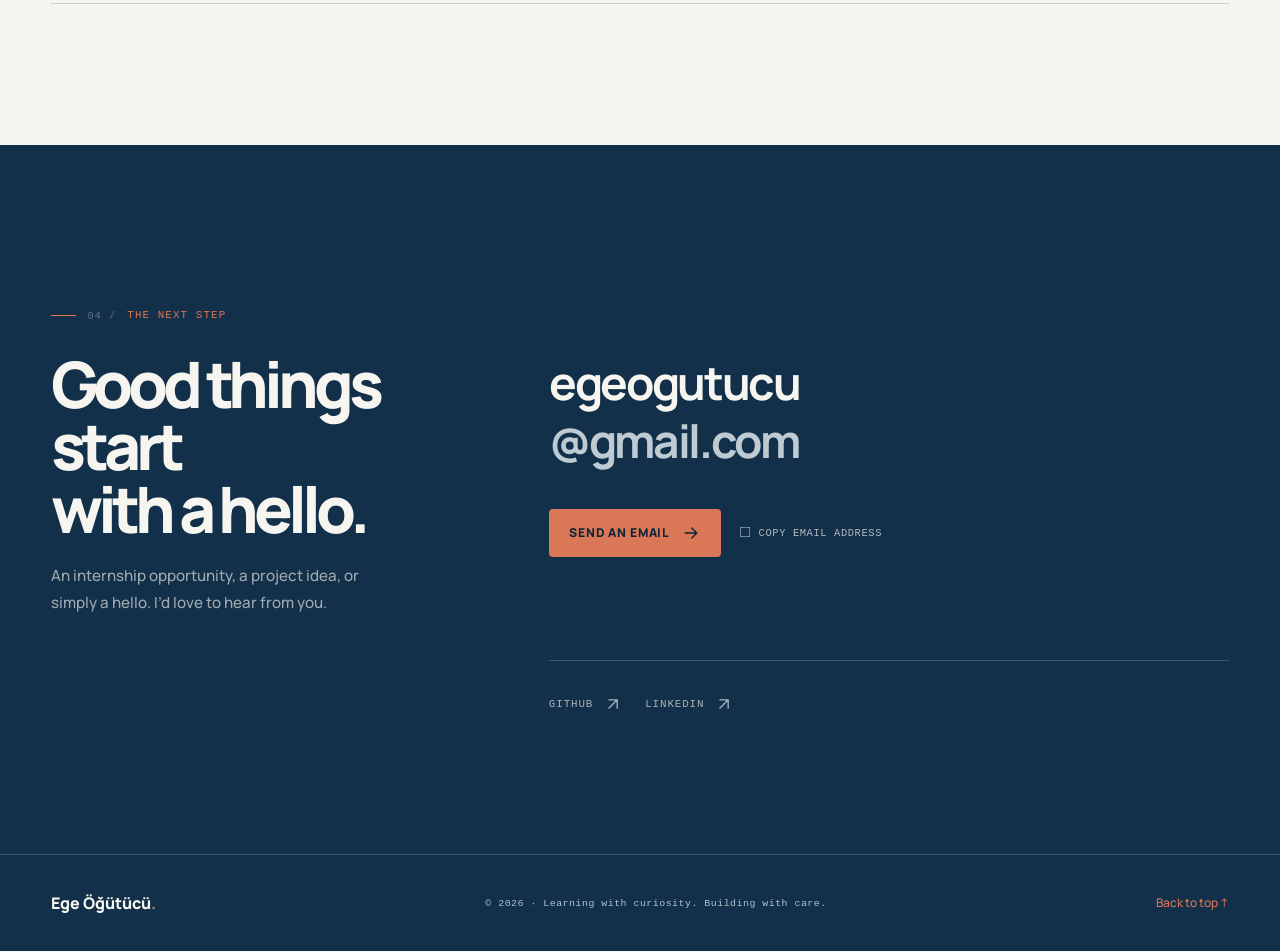
==== commit 379c7acd: "Redesign portfolio with Aegean Layers theme and verified content" ====
--- a/EN.html
+++ b/EN.html
@@ -1,228 +1,91 @@
 <!doctype html>
 <html lang="en">
-
 <head>
-  <meta charset="UTF-8" />
-  <meta name="viewport" content="width=device-width, initial-scale=1" />
-  <title>Ege Ogutucu | Internship Portfolio</title>
-  <meta name="description" content="Ege Ogutucu - Internship-focused portfolio (Python Backend, APIs, automation)." />
-
-  <link rel="preconnect" href="https://fonts.googleapis.com">
-  <link rel="preconnect" href="https://fonts.gstatic.com" crossorigin>
-  <link href="https://fonts.googleapis.com/css2?family=Inter:wght@400;600;800&display=swap" rel="stylesheet">
-  <link rel="stylesheet" href="style.css" />
+  <meta charset="utf-8">
+  <meta name="viewport" content="width=device-width, initial-scale=1">
+  <title>Ege Ogutucu | Python &amp; Backend Development Portfolio</title>
+  <meta name="description" content="The personal portfolio of Ege Ogutucu. Explore Python, backend and cybersecurity learning projects, BTK Academy certificates, and contact information.">
+  <meta name="keywords" content="Ege Öğütücü, Python, backend, portfolio, cybersecurity">
+  <meta name="theme-color" content="#12304A">
+  <link rel="canonical" href="https://www.egeogutucu.com/EN.html">
+  <link rel="alternate" hreflang="tr" href="https://www.egeogutucu.com/">
+  <link rel="alternate" hreflang="en" href="https://www.egeogutucu.com/EN.html">
+  <link rel="alternate" hreflang="x-default" href="https://www.egeogutucu.com/">
+  <meta property="og:type" content="website">
+  <meta property="og:title" content="Ege Ogutucu | Python &amp; Backend Development Portfolio">
+  <meta property="og:description" content="The personal portfolio of Ege Ogutucu. Explore Python, backend and cybersecurity learning projects, BTK Academy certificates, and contact information.">
+  <meta property="og:url" content="https://www.egeogutucu.com/EN.html">
+  <meta property="og:site_name" content="Ege Öğütücü">
+  <meta property="og:locale" content="en_US">
+  <meta property="og:image" content="https://www.egeogutucu.com/assets/social-card.png">
+  <meta property="og:image:width" content="1200">
+  <meta property="og:image:height" content="630">
+  <meta name="twitter:card" content="summary_large_image">
+  <meta name="twitter:title" content="Ege Ogutucu | Python &amp; Backend Development Portfolio">
+  <meta name="twitter:description" content="The personal portfolio of Ege Ogutucu. Explore Python, backend and cybersecurity learning projects, BTK Academy certificates, and contact information.">
+  <meta name="twitter:image" content="https://www.egeogutucu.com/assets/social-card.png">
+  <link rel="icon" href="favicon.ico" sizes="any">
+  <link rel="icon" href="favicon-32x32.png" type="image/png">
+  <link rel="apple-touch-icon" href="apple-touch-icon.png">
+  <link rel="manifest" href="site.webmanifest">
+  <link rel="preload" href="assets/manrope-800.woff2" as="font" type="font/woff2" crossorigin>
+  <link rel="stylesheet" href="style.css?v=ege-layers-1">
+  <script type="application/ld+json">{"@context": "https://schema.org", "@type": "Person", "name": "Ege Öğütücü", "url": "https://www.egeogutucu.com/", "sameAs": ["https://github.com/Egeogutucu26", "https://www.linkedin.com/in/ege-%C3%B6%C4%9F%C3%BCt%C3%BCc%C3%BC-393560169"], "description": "I’m Ege, a Back-end Software Development student at Ankara Medipol University."}</script>
+  <script src="site.js?v=ege-layers-1" defer></script>
 </head>
-
-<body>
-  <!-- NAV -->
-  <nav class="nav">
-    <div class="container nav-inner">
-      <a class="brand" href="#top">Ege<span>.</span></a>
-
-      <div class="nav-links">
-        <a href="#about">About</a>
-        <a href="#projects">Projects</a>
-        <a href="#certificates">Certificates</a>
-        <a href="#skills">Skills</a>
-        <a href="#contact">Contact</a>
+<body id="top">
+  <a class="skip-link" href="#main">Skip to content</a>
+  <header class="site-header">
+    <div class="container header-inner">
+      <a class="brand" href="#top" aria-label="Ege Öğütücü"><span class="brand-mark" aria-hidden="true">e<span>.</span></span><span class="brand-name">Ege Öğütücü</span></a>
+      <nav class="desktop-nav" aria-label="Main navigation"><a href="#about" data-section="about">About</a><a href="#projects" data-section="projects">Projects</a><a href="#certificates" data-section="certificates">Certificates</a><a href="#contact" data-section="contact">Contact</a></nav>
+      <div class="header-actions"><a class="language-link" href="index.html" hreflang="tr" lang="tr" aria-label="Bu siteyi Türkçe görüntüle">TR</a><a class="nav-contact" href="#contact">Let’s talk <svg viewBox="0 0 24 24" width="20" height="20" fill="none" aria-hidden="true"><path d="M7 17 17 7M7 7h10v10" stroke="currentColor" stroke-width="1.6" stroke-linecap="round" stroke-linejoin="round"/></svg></a><button class="menu-toggle" type="button" aria-expanded="false" aria-controls="mobile-nav" aria-label="Open menu" data-open-label="Open menu" data-close-label="Close menu"><span></span><span></span></button></div>
+    </div>
+    <nav class="mobile-nav container" id="mobile-nav" aria-label="Mobile navigation" data-open="false"><a href="#about" data-section="about">About</a><a href="#projects" data-section="projects">Projects</a><a href="#certificates" data-section="certificates">Certificates</a><a href="#contact" data-section="contact">Contact</a></nav>
+  </header>
+  <main id="main">
+    <section class="hero" aria-labelledby="hero-title">
+      <div class="container hero-inner">
+        <div class="hero-copy">
+          <p class="eyebrow"><span class="status-dot" aria-hidden="true"></span>Open to internship opportunities</p>
+          <h1 class="hero-name" id="hero-title"><span>Ege</span><span>Öğütücü<span class="clay">.</span></span></h1>
+          <h2 class="hero-role">Python, backend, and endless curiosity.</h2>
+          <p class="hero-description">I enjoy understanding the logic behind code and turning small ideas into working projects. I build software. And I keep learning.</p>
+          <div class="hero-actions"><a class="button button-primary" href="#projects">Explore my projects <svg viewBox="0 0 24 24" width="20" height="20" fill="none" aria-hidden="true"><path d="M5 12h14m-6-6 6 6-6 6" stroke="currentColor" stroke-width="1.6" stroke-linecap="round" stroke-linejoin="round"/></svg></a><a class="button button-outline" href="#contact">Get in touch</a></div>
+          <a class="hero-social" href="https://github.com/Egeogutucu26" target="_blank" rel="noopener noreferrer">My GitHub profile <svg viewBox="0 0 24 24" width="20" height="20" fill="none" aria-hidden="true"><path d="M7 17 17 7M7 7h10v10" stroke="currentColor" stroke-width="1.6" stroke-linecap="round" stroke-linejoin="round"/></svg></a>
+        </div>
+        <div class="hero-art"><img class="hero-art-image" src="assets/coastal-layers.webp" width="800" height="1000" alt="Abstract layered navy and terracotta sculptures inspired by the Aegean coastline" fetchpriority="high"><div class="art-label"><span>AEGEAN LAYERS</span><span>Curiosity. Making. Growth.</span></div></div>
       </div>
-
-      <div class="nav-actions">
-        <!-- Link to the Turkish version - case sensitive for Vercel -->
-        <a class="pill" href="index.html">TR</a>
-        <a class="btn btn-sm" href="#contact">Contact for Internship</a>
+      <div class="container hero-note"><span>PYTHON / BACKEND / CYBERSECURITY</span><a class="scroll-link" href="#about">Scroll to explore <span aria-hidden="true">↓</span></a></div>
+    </section>
+    <div class="tech-strip"><div class="container tech-strip-inner"><span class="strip-label">MY FOCUS</span><div class="tech-items"><span>Python</span><span>API &amp; JSON</span><span>Git / GitHub</span><span>Linux</span></div></div></div>
+    <section class="section about-section" id="about" aria-labelledby="about-title">
+      <div class="container">
+        <div class="about-layout"><div><p class="section-kicker"><span class="section-number">01 /</span> MY STORY</p><h2 id="about-title">From curiosity to code.<br>One step at a time.</h2></div><div class="about-copy"><p class="about-lead">I’m Ege, a Back-end Software Development student at Ankara Medipol University.</p><p>I work on Python backend development, API integrations, and automation. Cybersecurity and Linux are also part of my learning journey. I use Git and GitHub to organize my work, and put what I learn into practice through small, tangible projects.</p><p>I’m looking for an internship where I can take on real tasks, grow through feedback, and build things as part of a team.</p></div></div>
+        <div class="about-values"><div class="value-item"><span class="value-index">01</span><h3>Stay curious</h3><p>Understand how things work, ask useful questions, and try something new.</p></div><div class="value-item"><span class="value-index">02</span><h3>Build with care</h3><p>Break ideas into small steps, with a clean project structure and readable code.</p></div><div class="value-item"><span class="value-index">03</span><h3>Grow together</h3><p>Welcome feedback, communicate openly, and contribute as part of a team.</p></div></div>
+        <div class="skills-line"><p>Technologies I use and learn</p><div class="tags"><span>Python</span><span>API / JSON</span><span>Git &amp; GitHub</span><span>Linux</span><span>HTML / CSS (basics)</span></div></div>
       </div>
-    </div>
-  </nav>
-
-  <!-- HERO -->
-  <main id="top" class="hero">
-    <div class="container hero-grid">
-      <!-- LEFT -->
-      <div>
-        <p class="badge">Python Backend • API • Automation</p>
-        <h1>Internship-focused <span class="accent">Portfolio</span></h1>
-        <p class="subtitle">
-          I am a Back-end Software Development student at Ankara Medipol University. 
-          I focus on backend development with Python, building API integrations and automation projects. 
-          My goal is to grow by taking responsibility in real-world projects during my internship.
-        </p>
-
-        <div class="cta">
-          <a class="btn" href="#projects">View Projects</a>
-          <a class="btn btn-ghost" href="https://github.com/Egeogutucu26" target="_blank" rel="noreferrer noopener">GitHub</a>
-        </div>
-
-        <div class="stats">
-          <div class="stat">
-            <div class="k">Focus</div>
-            <div class="v">Backend</div>
-          </div>
-          <div class="stat">
-            <div class="k">Tech</div>
-            <div class="v">Python</div>
-          </div>
-          <div class="stat">
-            <div class="k">Goal</div>
-            <div class="v">Internship</div>
-          </div>
-        </div>
-      </div>
-
-      <!-- RIGHT: PROFILE CARD -->
-      <aside class="card profile">
-        <div class="avatar">EÖ</div>
-        <div class="p-name">Ege Ogutucu</div>
-        <div class="p-role">Python Backend (Intern Candidate)</div>
-
-        <div class="p-links">
-          <a href="mailto:egeogutucu@gmail.com">E-mail</a>
-          <a href="https://github.com/Egeogutucu26" target="_blank" rel="noreferrer noopener">GitHub Profile</a>
-          <a href="https://www.linkedin.com/in/ege-öğütücü-393560169" target="_blank" rel="noreferrer noopener">LinkedIn Profile</a>
-        </div>
-
-        <div class="p-note">
-          I am open to teamwork, receiving feedback, and learning quickly during the internship process.
-        </div>
-      </aside>
-    </div>
+    </section>
+    <section class="section projects-section" id="projects" aria-labelledby="projects-title">
+      <div class="container"><div class="section-heading"><div><p class="section-kicker"><span class="section-number">02 /</span> IDEAS IN CODE</p><h2 id="projects-title">Turning what I learn<br>into things I build.</h2></div><p class="section-intro">Work I share on GitHub. Small experiments, new ideas, and an ongoing learning process.</p></div><div class="project-list"><article class="project-card reveal">
+          <div class="project-visual visual-python"><span class="project-number">01 /</span><div class="project-symbol"><svg viewBox="0 0 120 120" fill="none" aria-hidden="true"><path d="m39 40-22 20 22 20m42-40 22 20-22 20M70 27 50 93" stroke="currentColor" stroke-width="3" stroke-linecap="round" stroke-linejoin="round"/></svg></div><span class="project-status">python-projects</span></div>
+          <div class="project-body"><p class="project-type">PYTHON / LEARNING</p><h3 class="project-title">Python Practice Projects</h3><p class="project-description">A city weather app using wttr.in, a Hacker News headline scraper, and a four-operation CLI calculator. Small applications that turn Python learning into practice.</p><div class="tags"><span>Python</span><span>Requests</span><span>BeautifulSoup</span></div><a class="project-link" href="https://github.com/Egeogutucu26/python-projects" target="_blank" rel="noopener noreferrer" aria-label="Python Practice Projects: Explore repository, opens in a new tab">Explore repository <svg viewBox="0 0 24 24" width="20" height="20" fill="none" aria-hidden="true"><path d="M7 17 17 7M7 7h10v10" stroke="currentColor" stroke-width="1.6" stroke-linecap="round" stroke-linejoin="round"/></svg></a></div>
+        </article><article class="project-card reveal">
+          <div class="project-visual visual-network"><span class="project-number">02 /</span><div class="project-symbol"><svg viewBox="0 0 120 120" fill="none" aria-hidden="true"><circle cx="60" cy="60" r="39" stroke="currentColor" stroke-width="2"/><ellipse cx="60" cy="60" rx="18" ry="39" stroke="currentColor" stroke-width="2"/><path d="M23 47h74M23 73h74M60 21v78" stroke="currentColor" stroke-width="2"/></svg></div><span class="project-status">Python-vpn</span></div>
+          <div class="project-body"><p class="project-type">NETWORKING / EXPLORATION</p><h3 class="project-title">Python VPN & Network Monitoring</h3><p class="project-description">A Python project with IP discovery and geolocation, CSV logging, optional Telegram alerts, and ping/speed-test helpers. Focused on network monitoring and diagnostics, not on managing VPN tunnels.</p><div class="tags"><span>Python</span><span>CSV</span><span>Telegram API</span></div><a class="project-link" href="https://github.com/Egeogutucu26/Python-vpn" target="_blank" rel="noopener noreferrer" aria-label="Python VPN &amp; Network Monitoring: Explore repository, opens in a new tab">Explore repository <svg viewBox="0 0 24 24" width="20" height="20" fill="none" aria-hidden="true"><path d="M7 17 17 7M7 7h10v10" stroke="currentColor" stroke-width="1.6" stroke-linecap="round" stroke-linejoin="round"/></svg></a></div>
+        </article><article class="project-card reveal">
+          <div class="project-visual visual-auth"><span class="project-number">03 /</span><div class="project-symbol"><svg viewBox="0 0 120 120" fill="none" aria-hidden="true"><rect x="28" y="49" width="64" height="49" rx="5" stroke="currentColor" stroke-width="2"/><path d="M41 49V34a19 19 0 0 1 38 0v15" stroke="currentColor" stroke-width="2"/><circle cx="60" cy="70" r="5" stroke="currentColor" stroke-width="2"/><path d="M60 75v9" stroke="currentColor" stroke-width="2"/></svg></div><span class="project-status">supabase-auth-api</span></div>
+          <div class="project-body"><p class="project-type">WEB / AUTHENTICATION</p><h3 class="project-title">Supabase Auth REST API</h3><p class="project-description">Register, login, logout, and token-refresh flows with Express and Supabase Auth. Bearer-token-protected profile read/update endpoints and SQL setup for RLS. A source code project, not a deployed service demo.</p><div class="tags"><span>Node.js</span><span>Express</span><span>Supabase</span><span>REST API</span></div><a class="project-link" href="https://github.com/Egeogutucu26/supabase-auth-api" target="_blank" rel="noopener noreferrer" aria-label="Supabase Auth REST API: Explore repository, opens in a new tab">Explore repository <svg viewBox="0 0 24 24" width="20" height="20" fill="none" aria-hidden="true"><path d="M7 17 17 7M7 7h10v10" stroke="currentColor" stroke-width="1.6" stroke-linecap="round" stroke-linejoin="round"/></svg></a></div>
+        </article></div><a class="project-link all-projects" href="https://github.com/Egeogutucu26?tab=repositories" target="_blank" rel="noopener noreferrer">All my public work on GitHub <svg viewBox="0 0 24 24" width="20" height="20" fill="none" aria-hidden="true"><path d="M7 17 17 7M7 7h10v10" stroke="currentColor" stroke-width="1.6" stroke-linecap="round" stroke-linejoin="round"/></svg></a></div>
+    </section>
+    <section class="section certificates-section" id="certificates" aria-labelledby="certificates-title">
+      <div class="container"><div class="section-heading"><div><p class="section-kicker"><span class="section-number">03 /</span> LEARNING MILESTONES</p><h2 id="certificates-title">Growing my knowledge.<br>Step by step.</h2></div><p class="section-intro">Courses I completed at BTK Academy. Each certificate links to its original PDF document.</p></div><div class="certificate-list"><article class="certificate-row"><span class="certificate-number">01</span><div class="certificate-title"><h3>Network Fundamentals</h3><p class="certificate-provider">BTK Academy</p></div><time class="certificate-date" datetime="2026-01-02">02 January 2026</time><a class="certificate-link" href="ag-temelleri.pdf" target="_blank" rel="noopener noreferrer" aria-label="Network Fundamentals: View certificate, opens in a new tab">View certificate <svg viewBox="0 0 24 24" width="20" height="20" fill="none" aria-hidden="true"><path d="M7 17 17 7M7 7h10v10" stroke="currentColor" stroke-width="1.6" stroke-linecap="round" stroke-linejoin="round"/></svg></a></article><article class="certificate-row"><span class="certificate-number">02</span><div class="certificate-title"><h3>Introduction to Cybersecurity</h3><p class="certificate-provider">BTK Academy</p></div><time class="certificate-date" datetime="2025-12-31">31 December 2025</time><a class="certificate-link" href="siber-linux.pdf" target="_blank" rel="noopener noreferrer" aria-label="Introduction to Cybersecurity: View certificate, opens in a new tab">View certificate <svg viewBox="0 0 24 24" width="20" height="20" fill="none" aria-hidden="true"><path d="M7 17 17 7M7 7h10v10" stroke="currentColor" stroke-width="1.6" stroke-linecap="round" stroke-linejoin="round"/></svg></a></article><article class="certificate-row"><span class="certificate-number">03</span><div class="certificate-title"><h3>Linux Operating Systems in Cybersecurity</h3><p class="certificate-provider">BTK Academy</p></div><time class="certificate-date" datetime="2026-01-09">09 January 2026</time><a class="certificate-link" href="siber-guvenlik-giris.pdf" target="_blank" rel="noopener noreferrer" aria-label="Linux Operating Systems in Cybersecurity: View certificate, opens in a new tab">View certificate <svg viewBox="0 0 24 24" width="20" height="20" fill="none" aria-hidden="true"><path d="M7 17 17 7M7 7h10v10" stroke="currentColor" stroke-width="1.6" stroke-linecap="round" stroke-linejoin="round"/></svg></a></article><article class="certificate-row"><span class="certificate-number">04</span><div class="certificate-title"><h3>Python Programming: From Beginner to Advanced</h3><p class="certificate-provider">BTK Academy</p></div><time class="certificate-date" datetime="2026-04-30">30 April 2026</time><a class="certificate-link" href="python-siber.pdf" target="_blank" rel="noopener noreferrer" aria-label="Python Programming: From Beginner to Advanced: View certificate, opens in a new tab">View certificate <svg viewBox="0 0 24 24" width="20" height="20" fill="none" aria-hidden="true"><path d="M7 17 17 7M7 7h10v10" stroke="currentColor" stroke-width="1.6" stroke-linecap="round" stroke-linejoin="round"/></svg></a></article></div></div>
+    </section>
+    <section class="section contact-section" id="contact" aria-labelledby="contact-title">
+      <div class="container"><div class="contact-layout"><div><p class="section-kicker contact-eyebrow"><span class="section-number">04 /</span> THE NEXT STEP</p><h2 class="contact-heading" id="contact-title">Good things start<br>with a hello.</h2><p class="contact-intro">An internship opportunity, a project idea, or simply a hello. I’d love to hear from you.</p></div><div><a class="contact-email" href="mailto:egeogutucu@gmail.com">egeogutucu<span>@gmail.com</span></a><div class="contact-actions"><a class="button button-primary" href="mailto:egeogutucu@gmail.com">Send an email <svg viewBox="0 0 24 24" width="20" height="20" fill="none" aria-hidden="true"><path d="M5 12h14m-6-6 6 6-6 6" stroke="currentColor" stroke-width="1.6" stroke-linecap="round" stroke-linejoin="round"/></svg></a><button class="copy-button" type="button" data-copy="egeogutucu@gmail.com" data-success="Email address copied." data-failure="Could not copy. You can select and copy the address.">Copy email address</button></div><div class="contact-socials"><a href="https://github.com/Egeogutucu26" target="_blank" rel="noopener noreferrer">GitHub <svg viewBox="0 0 24 24" width="20" height="20" fill="none" aria-hidden="true"><path d="M7 17 17 7M7 7h10v10" stroke="currentColor" stroke-width="1.6" stroke-linecap="round" stroke-linejoin="round"/></svg></a><a href="https://www.linkedin.com/in/ege-%C3%B6%C4%9F%C3%BCt%C3%BCc%C3%BC-393560169" target="_blank" rel="noopener noreferrer">LinkedIn <svg viewBox="0 0 24 24" width="20" height="20" fill="none" aria-hidden="true"><path d="M7 17 17 7M7 7h10v10" stroke="currentColor" stroke-width="1.6" stroke-linecap="round" stroke-linejoin="round"/></svg></a></div></div></div></div>
+    </section>
   </main>
-
-  <!-- ABOUT -->
-  <section id="about" class="section">
-    <div class="container">
-      <h2>About Me</h2>
-      <p class="lead">
-        I develop projects focused on Python backend development and cybersecurity. 
-        I use Git/GitHub for version control and work with Linux environments on my MacBook Air M4.
-      </p>
-
-      <div class="two">
-        <div class="card">
-          <h3>What am I looking for?</h3>
-          <p>An internship focused on Python backend or software development. I want to take on real tasks and produce results.</p>
-        </div>
-        <div class="card">
-          <h3>What do I offer?</h3>
-          <p>Disciplined work, clean project structure, fast learning, and a communicative team approach.</p>
-        </div>
-      </div>
-    </div>
-  </section>
-
-  <!-- PROJECTS -->
-  <section id="projects" class="section">
-    <div class="container">
-      <div class="head">
-        <h2>Projects</h2>
-        <p class="muted">Python projects I am actively developing.</p>
-      </div>
-
-      <div class="grid">
-        <article class="card project">
-          <h3>Binance Trading Bot</h3>
-          <p>Data fetching via API integration, processing, and scenario testing. Error handling and logging experiments.</p>
-          <div class="tags"><span>Python</span><span>REST API</span><span>Log</span></div>
-          <a class="link" href="https://github.com/Egeogutucu26" target="_blank" rel="noreferrer noopener">GitHub →</a>
-        </article>
-
-        <article class="card project">
-          <h3>Weather App</h3>
-          <p>Fetching data from a weather API and presenting it to the user. JSON and request management.</p>
-          <div class="tags"><span>Python</span><span>Requests</span><span>JSON</span></div>
-          <a class="link" href="https://github.com/Egeogutucu26" target="_blank" rel="noreferrer noopener">GitHub →</a>
-        </article>
-
-        <article class="card project">
-          <h3>File Organizer</h3>
-          <p>An automation script that sorts files into folders by extension. Clean folder structure.</p>
-          <div class="tags"><span>Python</span><span>Automation</span></div>
-          <a class="link" href="https://github.com/Egeogutucu26" target="_blank" rel="noreferrer noopener">GitHub →</a>
-        </article>
-
-        <article class="card project">
-          <h3>Web Scraper</h3>
-          <p>Extracting and saving data from specific pages. Data processing practice.</p>
-          <div class="tags"><span>Python</span><span>Parsing</span></div>
-          <a class="link" href="https://github.com/Egeogutucu26" target="_blank" rel="noreferrer noopener">GitHub →</a>
-        </article>
-      </div>
-    </div>
-  </section>
-
-  <!-- CERTIFICATES -->
-  <section id="certificates" class="section">
-    <div class="container">
-      <div class="head">
-        <h2>Certificates</h2>
-        <p class="muted">Certificates obtained from BTK Academy and Siber Vatan programs.</p>
-      </div>
-
-      <div class="grid">
-        <article class="card project">
-          <h3>Networking Basics</h3>
-          <p>BTK Academy • 2024</p>
-          <a class="link" href="ag-temelleri.pdf" target="_blank" rel="noreferrer noopener">View PDF →</a>
-        </article>
-
-        <article class="card project">
-          <h3>Intro to Cybersecurity</h3>
-          <p>BTK Academy • 2025</p>
-          <a class="link" href="siber-guvenlik-giris.pdf" target="_blank" rel="noreferrer noopener">View PDF →</a>
-        </article>
-
-        <article class="card project">
-          <h3>Linux in Cybersecurity</h3>
-          <p>BTK Academy • 2025</p>
-          <a class="link" href="siber-linux.pdf" target="_blank" rel="noreferrer noopener">View PDF →</a>
-        </article>
-
-        <article class="card project">
-          <h3>Cybersecurity with Python</h3>
-          <p>BTK Academy • 2025</p>
-          <a class="link" href="python-siber.pdf" target="_blank" rel="noreferrer noopener">View PDF →</a>
-        </article>
-      </div>
-    </div>
-  </section>
-
-  <!-- SKILLS -->
-  <section id="skills" class="section">
-    <div class="container">
-      <h2>Skills</h2>
-      <div class="skills">
-        <span class="chip">Python</span>
-        <span class="chip">API / JSON</span>
-        <span class="chip">Git & GitHub</span>
-        <span class="chip">Linux</span>
-        <span class="chip">HTML/CSS (Basic)</span>
-      </div>
-    </div>
-  </section>
-
-  <!-- CONTACT -->
-  <section id="contact" class="section">
-    <div class="container">
-      <h2>Contact</h2>
-      <p class="lead">If you want to get in touch for an internship:</p>
-
-      <div class="cta">
-        <a class="btn" href="mailto:egeogutucu@gmail.com">Send Email</a>
-        <a class="btn btn-ghost" href="https://github.com/Egeogutucu26" target="_blank" rel="noreferrer noopener">GitHub</a>
-        <a class="btn btn-ghost" href="https://www.linkedin.com/in/ege-öğütücü-393560169" target="_blank" rel="noreferrer noopener">LinkedIn</a>
-      </div>
-    </div>
-  </section>
-
-  <footer class="footer">
-    <div class="container">
-      © <span id="year"></span> Ege Ogutucu • Internship Portfolio
-    </div>
-  </footer>
-
-  <script>
-    document.getElementById("year").textContent = new Date().getFullYear();
-  </script>
+  <footer class="site-footer"><div class="container footer-inner"><a class="footer-brand" href="#top">Ege Öğütücü<span class="clay">.</span></a><p class="footer-note">© <span id="year">2026</span> · Learning with curiosity. Building with care.</p><a class="back-top" href="#top">Back to top ↑</a></div></footer>
+  <div class="toast" id="toast" role="status" aria-live="polite" hidden></div>
 </body>
-
 </html>
--- a/style.css
+++ b/style.css
@@ -1,454 +1,1828 @@
-/* =========================
-   RESET + THEME
-========================= */
-* {
+@font-face { font-family: "Manrope"; font-style: normal; font-weight: 400; font-display: swap; src: url("assets/manrope-400.woff2") format("woff2"); }
+@font-face { font-family: "Manrope"; font-style: normal; font-weight: 500; font-display: swap; src: url("assets/manrope-500.woff2") format("woff2"); }
+@font-face { font-family: "Manrope"; font-style: normal; font-weight: 600; font-display: swap; src: url("assets/manrope-600.woff2") format("woff2"); }
+@font-face { font-family: "Manrope"; font-style: normal; font-weight: 700; font-display: swap; src: url("assets/manrope-700.woff2") format("woff2"); }
+@font-face { font-family: "Manrope"; font-style: normal; font-weight: 800; font-display: swap; src: url("assets/manrope-800.woff2") format("woff2"); }
+
+:root {
+  --navy: #12304a;
+  --navy-deep: #0c2438;
+  --navy-soft: #1b405d;
+  --cream: #f7f5f0;
+  --cream-deep: #eeeae1;
+  --paper: #fbfaf7;
+  --clay: #d97757;
+  --clay-dark: #b9573b;
+  --ink: #12304a;
+  --muted: #60717d;
+  --line: rgba(18, 48, 74, 0.18);
+  --line-light: rgba(247, 245, 240, 0.2);
+  --mono: "DM Mono", "SFMono-Regular", Consolas, monospace;
+  --sans: "Manrope", "Helvetica Neue", Arial, sans-serif;
+  --container: 1200px;
+  --gutter: clamp(1.25rem, 4vw, 3.5rem);
+  --section-space: clamp(5.75rem, 11vw, 10.5rem);
+  --ease: cubic-bezier(0.22, 1, 0.36, 1);
+}
+
+/* Base ------------------------------------------------------------------- */
+
+html {
+  background: var(--cream);
+  color: var(--ink);
+  scroll-behavior: smooth;
+  overflow-x: hidden;
+}
+
+body {
+  min-width: 320px;
   margin: 0;
-  padding: 0;
+  overflow-x: hidden;
+  background: var(--cream);
+  color: var(--ink);
+  font-family: var(--sans);
+  font-size: 1rem;
+  font-weight: 500;
+  line-height: 1.6;
+  text-rendering: optimizeLegibility;
+  -webkit-font-smoothing: antialiased;
+}
+
+*,
+*::before,
+*::after {
   box-sizing: border-box;
 }
 
-:root {
-  --bg: #0b1220;
-  --panel: #0f172a;
-  --panel2: #111827;
-  --border: #1f2937;
-  --text: #e5e7eb;
-  --muted: #9ca3af;
-  --accent: #38bdf8;
-  --accentSoft: rgba(56, 189, 248, .14);
-  --shadow: 0 18px 45px rgba(0, 0, 0, .35);
-  --radius: 18px;
-}
-
-html {
-  scroll-behavior: smooth;
-}
-
-body {
-  font-family: "Inter", system-ui, -apple-system, Segoe UI, Roboto, Arial, sans-serif;
-  background: radial-gradient(1200px 600px at 20% 10%, rgba(56, 189, 248, .12), transparent 60%),
-    radial-gradient(900px 500px at 90% 10%, rgba(48, 186, 245, 0.07), transparent 55%),
-    var(--bg);
-  color: var(--text);
-  line-height: 1.6;
-}
-
-/* =========================
-   LAYOUT
-========================= */
-.container {
-  max-width: 1120px;
-  margin: 0 auto;
-  padding: 0 20px;
-}
-
-.section {
-  padding: 86px 0;
-}
-
+img,
+svg {
+  display: block;
+  max-width: 100%;
+}
+
+img {
+  height: auto;
+}
+
+button,
+a,
+input,
+textarea,
+select {
+  font: inherit;
+}
+
+button {
+  border: 0;
+}
+
+a {
+  color: inherit;
+  text-decoration: none;
+}
+
+p,
 h1,
 h2,
-h3 {
-  line-height: 1.2;
-}
-
-h2 {
-  font-size: 2rem;
-  margin-bottom: 14px;
-  letter-spacing: -0.02em;
-}
-
-h3 {
-  font-size: 1.1rem;
-  margin-bottom: 8px;
-}
-
-.lead {
+h3,
+ul,
+ol {
+  margin: 0;
+}
+
+ul,
+ol {
+  padding: 0;
+  list-style: none;
+}
+
+::selection {
+  background: var(--clay);
+  color: var(--cream);
+}
+
+:focus-visible {
+  outline: 2px solid var(--clay);
+  outline-offset: 4px;
+}
+
+[hidden] {
+  display: none !important;
+}
+
+.container {
+  width: min(calc(100% - (var(--gutter) * 2)), var(--container));
+  margin-inline: auto;
+}
+
+.skip-link {
+  position: fixed;
+  z-index: 100;
+  top: 1rem;
+  left: 1rem;
+  padding: 0.7rem 1rem;
+  transform: translateY(-180%);
+  background: var(--clay);
+  color: var(--navy-deep);
+  font-size: 0.8rem;
+  font-weight: 800;
+  letter-spacing: 0.06em;
+  transition: transform 220ms var(--ease);
+}
+
+.skip-link:focus {
+  transform: translateY(0);
+}
+
+/* Header ----------------------------------------------------------------- */
+
+.site-header {
+  position: sticky;
+  z-index: 20;
+  top: 0;
+  border-bottom: 1px solid var(--line-light);
+  background: var(--navy);
+  color: var(--cream);
+}
+
+.header-inner {
+  display: flex;
+  align-items: center;
+  min-height: 78px;
+  gap: 1rem;
+}
+
+.brand {
+  display: inline-flex;
+  align-items: center;
+  flex: 0 0 auto;
+  gap: 0.8rem;
+  color: var(--cream);
+}
+
+.brand-mark {
+  display: grid;
+  width: 32px;
+  height: 32px;
+  place-items: center;
+  border: 1px solid rgba(247, 245, 240, 0.72);
+  border-radius: 4px;
+  color: var(--cream);
+  font-size: 0.9rem;
+  font-weight: 800;
+  line-height: 1;
+  transition: border-color 220ms var(--ease), background 220ms var(--ease), color 220ms var(--ease);
+}
+
+.brand-name {
+  font-size: 0.82rem;
+  font-weight: 800;
+  letter-spacing: 0.13em;
+  line-height: 1;
+  text-transform: uppercase;
+}
+
+.brand:hover .brand-mark,
+.brand:focus-visible .brand-mark {
+  border-color: var(--clay);
+  background: var(--clay);
+  color: var(--navy);
+}
+
+.desktop-nav {
+  display: flex;
+  align-items: center;
+  gap: clamp(1.2rem, 2.5vw, 2.5rem);
+  margin-inline: auto;
+}
+
+.desktop-nav a,
+.language-link {
+  position: relative;
+  color: rgba(247, 245, 240, 0.76);
+  font-size: 0.75rem;
+  font-weight: 700;
+  letter-spacing: 0.08em;
+  text-transform: uppercase;
+  transition: color 180ms var(--ease);
+}
+
+.desktop-nav a::after,
+.language-link::after {
+  position: absolute;
+  right: 0;
+  bottom: -0.55rem;
+  left: 0;
+  height: 1px;
+  transform: scaleX(0);
+  transform-origin: right;
+  background: var(--clay);
+  content: "";
+  transition: transform 220ms var(--ease);
+}
+
+.desktop-nav a:hover,
+.desktop-nav a:focus-visible,
+.desktop-nav a[aria-current="page"],
+.desktop-nav a.is-active,
+.language-link:hover,
+.language-link:focus-visible {
+  color: var(--cream);
+}
+
+.desktop-nav a:hover::after,
+.desktop-nav a:focus-visible::after,
+.desktop-nav a[aria-current="page"]::after,
+.desktop-nav a.is-active::after,
+.language-link:hover::after,
+.language-link:focus-visible::after {
+  transform: scaleX(1);
+  transform-origin: left;
+}
+
+.header-actions {
+  display: flex;
+  align-items: center;
+  flex: 0 0 auto;
+  gap: 1.35rem;
+  margin-left: auto;
+}
+
+.language-link {
+  color: rgba(247, 245, 240, 0.64);
+  font-family: var(--mono);
+  font-size: 0.7rem;
+  letter-spacing: 0.06em;
+}
+
+.nav-contact {
+  display: inline-flex;
+  align-items: center;
+  min-height: 38px;
+  padding-inline: 0.1rem 0.8rem;
+  border-bottom: 1px solid var(--clay);
+  color: var(--clay);
+  font-size: 0.75rem;
+  font-weight: 800;
+  letter-spacing: 0.04em;
+  transition: color 180ms var(--ease), border-color 180ms var(--ease), transform 180ms var(--ease);
+}
+
+.nav-contact::after {
+  margin-left: 0.55rem;
+  content: "↗";
+  font-size: 0.95rem;
+  line-height: 1;
+}
+
+.nav-contact:hover,
+.nav-contact:focus-visible {
+  border-color: var(--cream);
+  color: var(--cream);
+  transform: translateY(-2px);
+}
+
+.menu-toggle {
+  display: none;
+  width: 44px;
+  height: 44px;
+  margin-left: 0.25rem;
+  padding: 0;
+  align-items: center;
+  justify-content: center;
+  flex-direction: column;
+  gap: 6px;
+  border: 1px solid rgba(247, 245, 240, 0.28);
+  border-radius: 4px;
+  background: transparent;
+  color: var(--cream);
+  cursor: pointer;
+  transition: border-color 180ms var(--ease), background 180ms var(--ease);
+}
+
+.menu-toggle span {
+  display: block;
+  width: 17px;
+  height: 1px;
+  background: currentColor;
+  transition: transform 220ms var(--ease), opacity 180ms var(--ease);
+}
+
+.menu-toggle:hover,
+.menu-toggle:focus-visible,
+.menu-toggle[data-open="true"] {
+  border-color: var(--clay);
+  background: rgba(217, 119, 87, 0.12);
+}
+
+.menu-toggle[data-open="true"] span:first-child {
+  transform: translateY(3.5px) rotate(45deg);
+}
+
+.menu-toggle[data-open="true"] span:last-child {
+  transform: translateY(-3.5px) rotate(-45deg);
+}
+
+.mobile-nav {
+  display: none;
+  padding: 0 var(--gutter) 1.4rem;
+  border-top: 1px solid var(--line-light);
+}
+
+.mobile-nav[data-open="true"] {
+  display: block;
+}
+
+.mobile-nav a {
+  display: flex;
+  align-items: center;
+  min-height: 48px;
+  border-bottom: 1px solid var(--line-light);
+  color: rgba(247, 245, 240, 0.86);
+  font-size: 1rem;
+  font-weight: 700;
+}
+
+.mobile-nav a:last-child {
+  border-bottom: 0;
+}
+
+.mobile-nav a:hover,
+.mobile-nav a:focus-visible {
+  color: var(--clay);
+}
+
+/* Hero ------------------------------------------------------------------- */
+
+.hero {
+  position: relative;
+  overflow: hidden;
+  background: var(--navy);
+  color: var(--cream);
+}
+
+.hero::before {
+  position: absolute;
+  top: -22rem;
+  right: -18rem;
+  width: 46rem;
+  height: 46rem;
+  border: 1px solid rgba(247, 245, 240, 0.08);
+  border-radius: 50%;
+  content: "";
+}
+
+.hero::after {
+  position: absolute;
+  right: 18%;
+  bottom: -25rem;
+  width: 38rem;
+  height: 38rem;
+  border: 1px solid rgba(217, 119, 87, 0.22);
+  border-radius: 50%;
+  content: "";
+}
+
+.hero-inner {
+  position: relative;
+  z-index: 1;
+  display: grid;
+  min-height: min(800px, calc(100svh - 78px));
+  grid-template-columns: minmax(0, 1.1fr) minmax(280px, 0.9fr);
+  align-items: center;
+  gap: clamp(3.25rem, 7vw, 8.5rem);
+  padding-top: clamp(4.5rem, 9vw, 8rem);
+  padding-bottom: clamp(5.5rem, 10vw, 8.5rem);
+}
+
+.hero-copy {
+  min-width: 0;
+  padding-bottom: 0.8rem;
+}
+
+.eyebrow,
+.contact-eyebrow,
+.section-kicker,
+.strip-label,
+.project-type,
+.project-status,
+.certificate-provider,
+.certificate-date {
+  font-family: var(--mono);
+  font-size: 0.68rem;
+  font-weight: 500;
+  letter-spacing: 0.1em;
+  line-height: 1.35;
+  text-transform: uppercase;
+}
+
+.eyebrow {
+  display: inline-flex;
+  align-items: center;
+  gap: 0.65rem;
+  color: rgba(247, 245, 240, 0.68);
+}
+
+.status-dot {
+  display: inline-block;
+  width: 8px;
+  height: 8px;
+  border-radius: 50%;
+  background: var(--clay);
+  box-shadow: 0 0 0 5px rgba(217, 119, 87, 0.12);
+}
+
+.hero-name {
   max-width: 760px;
-  color: var(--muted);
-  font-size: 1.02rem;
-}
-
-.muted {
-  color: var(--muted);
-}
-
-.accent {
-  color: var(--accent);
-}
-
-/* =========================
-   NAV
-========================= */
-.nav {
-  position: sticky;
-  top: 0;
-  z-index: 50;
-  background: rgba(11, 18, 32, .75);
-  backdrop-filter: blur(12px);
-  border-bottom: 1px solid var(--border);
-}
-
-.nav-inner {
-  height: 68px;
-  display: flex;
-  align-items: center;
-  justify-content: space-between;
-  gap: 18px;
-}
-
-.brand {
-  text-decoration: none;
+  margin-top: clamp(1.6rem, 3.5vw, 3.2rem);
+}
+
+.hero-name h1 {
+  font-size: clamp(4rem, 8.65vw, 7.3rem);
   font-weight: 800;
-  font-size: 1.15rem;
-  color: var(--text);
-  letter-spacing: -0.02em;
-}
-
-.brand span {
-  color: var(--accent);
-}
-
-.nav-links {
-  display: flex;
-  gap: 18px;
-  align-items: center;
-  flex-wrap: wrap;
-}
-
-.nav-links a {
-  text-decoration: none;
-  color: var(--muted);
+  letter-spacing: -0.09em;
+  line-height: 0.88;
+  text-wrap: balance;
+}
+
+.hero-name h1 span {
+  display: block;
+}
+
+.hero-name h1 .clay {
+  color: var(--clay);
+}
+
+.hero-role {
+  margin-top: clamp(1.8rem, 3vw, 2.75rem);
+}
+
+.hero-role h2 {
+  max-width: 520px;
+  color: rgba(247, 245, 240, 0.86);
+  font-size: clamp(1.1rem, 1.8vw, 1.5rem);
   font-weight: 600;
-  font-size: .95rem;
-}
-
-.nav-links a:hover {
-  color: var(--accent);
-}
-
-.nav-actions {
-  display: flex;
-  align-items: center;
-  gap: 10px;
-}
-
-/* Language pill */
-.pill {
-  text-decoration: none;
-  color: var(--text);
-  border: 1px solid var(--border);
-  background: rgba(255, 255, 255, .03);
-  padding: 8px 12px;
-  border-radius: 999px;
-  font-weight: 700;
-  font-size: .85rem;
-}
-
-.pill:hover {
-  border-color: rgba(56, 189, 248, .6);
-  background: var(--accentSoft);
-}
-
-/* =========================
-   BUTTONS
-========================= */
-.btn {
-  display: inline-flex;
-  align-items: center;
-  justify-content: center;
-  gap: 8px;
-  padding: 12px 18px;
-  border-radius: 12px;
-  background: var(--accent);
-  color: #04131b;
-  text-decoration: none;
-  font-weight: 800;
-  transition: transform .15s ease, box-shadow .15s ease, background .15s ease;
-}
-
-.btn:hover {
-  transform: translateY(-2px);
-  box-shadow: 0 14px 35px rgba(56, 189, 248, .18);
-}
-
-.btn-ghost {
-  background: transparent;
-  color: var(--accent);
-  border: 1px solid rgba(56, 189, 248, .65);
-}
-
-.btn-ghost:hover {
-  background: var(--accentSoft);
-  box-shadow: none;
-}
-
-.btn-sm {
-  padding: 9px 12px;
-  border-radius: 10px;
-  font-size: .88rem;
-}
-
-/* =========================
-   HERO
-========================= */
-.hero {
-  padding: 92px 0 64px;
-}
-
-.hero-grid {
-  display: grid;
-  grid-template-columns: 1.25fr .75fr;
-  gap: 26px;
-  align-items: start;
-}
-
-.badge {
-  display: inline-block;
-  padding: 7px 12px;
-  border-radius: 999px;
-  background: var(--accentSoft);
-  color: var(--accent);
-  border: 1px solid rgba(56, 189, 248, .25);
-  font-weight: 800;
-  font-size: .85rem;
-  letter-spacing: .02em;
-  margin-bottom: 14px;
-}
-
-.hero h1 {
-  font-size: clamp(2.2rem, 4vw, 3.1rem);
-  letter-spacing: -0.03em;
-}
-
-.subtitle {
-  margin-top: 14px;
-  max-width: 680px;
-  color: var(--muted);
-  font-size: 1.02rem;
-}
-
-.cta {
-  margin-top: 22px;
-  display: flex;
-  gap: 10px;
-  flex-wrap: wrap;
-}
-
-/* Stats */
-.stats {
-  margin-top: 26px;
-  display: grid;
-  grid-template-columns: repeat(3, 1fr);
-  gap: 12px;
-}
-
-.stat {
-  padding: 14px;
-  border-radius: 14px;
-  background: rgba(255, 255, 255, .03);
-  border: 1px solid var(--border);
-}
-
-.stat .k {
-  color: var(--muted);
-  font-size: .78rem;
-  font-weight: 700;
-}
-
-.stat .v {
-  margin-top: 4px;
-  font-weight: 900;
-  letter-spacing: -0.01em;
-}
-
-/* =========================
-   CARDS
-========================= */
-.card {
-  background: linear-gradient(180deg, rgba(255, 255, 255, .03), rgba(255, 255, 255, .015));
-  border: 1px solid var(--border);
-  border-radius: var(--radius);
-  padding: 18px;
-  box-shadow: none;
-}
-
-.profile {
-  position: sticky;
-  top: 92px;
-}
-
-.avatar {
-  width: 62px;
-  height: 62px;
-  border-radius: 50%;
-  background: var(--accent);
-  color: #04131b;
-  display: grid;
-  place-items: center;
-  font-weight: 900;
-  margin-bottom: 14px;
-}
-
-.p-name {
-  font-weight: 900;
-  letter-spacing: -0.02em;
-}
-
-.p-role {
-  color: var(--muted);
-  font-weight: 700;
-  margin-top: 2px;
-}
-
-.p-links {
-  margin-top: 12px;
-  display: grid;
-  gap: 6px;
-}
-
-.p-links a {
-  text-decoration: none;
-  color: var(--accent);
-  font-weight: 700;
-  font-size: .9rem;
-}
-
-.p-note {
-  margin-top: 14px;
-  padding-top: 14px;
-  border-top: 1px solid var(--border);
-  color: var(--muted);
-  font-size: .92rem;
-}
-
-/* =========================
-   ABOUT LAYOUT
-========================= */
-.two {
-  margin-top: 18px;
-  display: grid;
-  grid-template-columns: repeat(2, 1fr);
-  gap: 14px;
-}
-
-/* =========================
-   PROJECT GRID
-========================= */
-.head {
-  display: flex;
-  align-items: end;
-  justify-content: space-between;
-  gap: 14px;
-  margin-bottom: 18px;
-}
-
-.grid {
-  display: grid;
-  grid-template-columns: repeat(auto-fit, minmax(240px, 1fr));
-  gap: 14px;
-}
-
-.project {
-  transition: transform .15s ease, box-shadow .15s ease, border-color .15s ease;
-}
-
-.project:hover {
-  transform: translateY(-4px);
-  border-color: rgba(56, 189, 248, .35);
-  box-shadow: var(--shadow);
-}
-
-.project p {
-  color: var(--muted);
-  font-size: .96rem;
-}
-
-.tags {
-  margin-top: 10px;
-  display: flex;
-  gap: 8px;
-  flex-wrap: wrap;
-}
-
-.tags span {
-  display: inline-flex;
-  padding: 5px 10px;
-  border-radius: 999px;
-  background: var(--accentSoft);
-  border: 1px solid rgba(56, 189, 248, .25);
-  color: var(--accent);
-  font-weight: 800;
-  font-size: .75rem;
-}
-
-.link {
-  display: inline-block;
-  margin-top: 12px;
-  text-decoration: none;
-  color: var(--accent);
-  font-weight: 900;
-}
-
-/* =========================
-   SKILLS
-========================= */
-.skills {
+  letter-spacing: -0.025em;
+  line-height: 1.3;
+}
+
+.hero-description {
+  max-width: 500px;
+  margin-top: 1.2rem;
+  color: rgba(247, 245, 240, 0.66);
+  font-size: clamp(0.95rem, 1.3vw, 1.08rem);
+  line-height: 1.75;
+}
+
+.hero-actions {
   display: flex;
   flex-wrap: wrap;
-  gap: 10px;
-  margin-top: 10px;
-}
-
-.chip {
+  align-items: center;
+  gap: 0.75rem;
+  margin-top: clamp(2rem, 4vw, 3rem);
+}
+
+.button {
   display: inline-flex;
-  padding: 10px 14px;
+  min-height: 48px;
+  align-items: center;
+  justify-content: center;
+  gap: 0.65rem;
+  padding: 0.75rem 1.2rem;
+  border: 1px solid transparent;
+  border-radius: 4px;
+  cursor: pointer;
+  font-size: 0.76rem;
+  font-weight: 800;
+  letter-spacing: 0.07em;
+  line-height: 1;
+  text-transform: uppercase;
+  transition: background 220ms var(--ease), border-color 220ms var(--ease), color 220ms var(--ease), transform 220ms var(--ease);
+}
+
+.button::after {
+  content: "↗";
+  font-size: 1rem;
+  font-weight: 500;
+  line-height: 0.7;
+  transition: transform 220ms var(--ease);
+}
+
+.button:hover,
+.button:focus-visible {
+  transform: translateY(-3px);
+}
+
+.button:hover::after,
+.button:focus-visible::after {
+  transform: translate(2px, -2px);
+}
+
+.button-primary {
+  background: var(--clay);
+  color: var(--navy-deep);
+}
+
+.button-primary:hover,
+.button-primary:focus-visible {
+  background: #e38b6c;
+}
+
+.button-outline {
+  border-color: rgba(247, 245, 240, 0.45);
+  background: transparent;
+  color: var(--cream);
+}
+
+.button-outline:hover,
+.button-outline:focus-visible {
+  border-color: var(--cream);
+  background: rgba(247, 245, 240, 0.08);
+}
+
+.hero-social {
+  display: flex;
+  align-items: center;
+  gap: 1rem;
+  margin-top: 2.1rem;
+  color: rgba(247, 245, 240, 0.52);
+}
+
+.hero-social small {
+  color: inherit;
+  font-family: var(--mono);
+  font-size: 0.64rem;
+  letter-spacing: 0.08em;
+  text-transform: uppercase;
+}
+
+.hero-social a {
+  color: rgba(247, 245, 240, 0.82);
+  font-family: var(--mono);
+  font-size: 0.7rem;
+  transition: color 180ms var(--ease), transform 180ms var(--ease);
+}
+
+.hero-social a:hover,
+.hero-social a:focus-visible {
+  color: var(--clay);
+  transform: translateY(-2px);
+}
+
+.hero-art-wrap {
+  position: relative;
+  min-width: 0;
+  justify-self: end;
+  width: min(100%, 430px);
+}
+
+.hero-art-wrap::before {
+  position: absolute;
+  z-index: 0;
+  top: -20px;
+  right: -20px;
+  bottom: 20px;
+  left: 20px;
+  border: 1px solid rgba(217, 119, 87, 0.7);
+  content: "";
+}
+
+.hero-art {
+  position: relative;
+  z-index: 1;
+  aspect-ratio: 4 / 5;
+  overflow: hidden;
+  background: var(--cream-deep);
+}
+
+.hero-art::after {
+  position: absolute;
+  inset: 0;
+  border: 1px solid rgba(247, 245, 240, 0.38);
+  content: "";
+  pointer-events: none;
+}
+
+.hero-art-image {
+  width: 100%;
+  height: 100%;
+  object-fit: cover;
+  object-position: center;
+  filter: saturate(0.9) contrast(1.03);
+  transition: transform 700ms var(--ease), filter 700ms var(--ease);
+}
+
+.hero-art:hover .hero-art-image {
+  transform: scale(1.035);
+  filter: saturate(1.02) contrast(1.03);
+}
+
+.art-label {
+  position: absolute;
+  right: 0;
+  bottom: 0;
+  left: 0;
+  display: flex;
+  align-items: flex-end;
+  justify-content: space-between;
+  gap: 1rem;
+  padding: 1.1rem 1.15rem;
+  background: linear-gradient(transparent, rgba(12, 36, 56, 0.84));
+  color: var(--cream);
+}
+
+.art-label small {
+  font-family: var(--mono);
+  font-size: 0.62rem;
+  letter-spacing: 0.08em;
+  line-height: 1.45;
+  text-transform: uppercase;
+}
+
+.art-label small:last-child {
+  color: var(--clay);
+}
+
+.hero-note {
+  position: absolute;
+  right: clamp(-7rem, -8vw, -3.5rem);
+  bottom: 6.5rem;
+  width: 9.5rem;
+  color: rgba(247, 245, 240, 0.52);
+  font-family: var(--mono);
+  font-size: 0.62rem;
+  letter-spacing: 0.05em;
+  line-height: 1.5;
+  text-transform: uppercase;
+  transform: rotate(90deg);
+  transform-origin: right bottom;
+}
+
+.scroll-link {
+  position: absolute;
+  bottom: 2rem;
+  left: 0;
+  display: inline-flex;
+  align-items: center;
+  gap: 0.75rem;
+  color: rgba(247, 245, 240, 0.57);
+  font-family: var(--mono);
+  font-size: 0.64rem;
+  letter-spacing: 0.08em;
+  text-transform: uppercase;
+  transition: color 180ms var(--ease), transform 180ms var(--ease);
+}
+
+.scroll-link::after {
+  width: 38px;
+  height: 1px;
+  background: currentColor;
+  content: "";
+  transition: width 180ms var(--ease), background 180ms var(--ease);
+}
+
+.scroll-link:hover,
+.scroll-link:focus-visible {
+  color: var(--clay);
+  transform: translateX(3px);
+}
+
+.scroll-link:hover::after,
+.scroll-link:focus-visible::after {
+  width: 52px;
+}
+
+/* Tech strip ------------------------------------------------------------- */
+
+.tech-strip {
+  border-bottom: 1px solid var(--line);
+  background: var(--cream);
+}
+
+.tech-strip-inner {
+  display: flex;
+  align-items: center;
+  min-height: 84px;
+  gap: clamp(1.5rem, 4vw, 4rem);
+}
+
+.strip-label {
+  flex: 0 0 auto;
+  color: var(--muted);
+  white-space: nowrap;
+}
+
+.tech-items {
+  display: flex;
+  flex: 1 1 auto;
+  flex-wrap: wrap;
+  justify-content: space-between;
+  gap: 0.75rem 1.5rem;
+}
+
+.tech-items li {
+  color: var(--ink);
+  font-size: 0.82rem;
+  font-weight: 700;
+  letter-spacing: 0.02em;
+}
+
+.tech-items li::before {
+  display: inline-block;
+  width: 5px;
+  height: 5px;
+  margin: 0 0.65rem 0.13rem 0;
+  border-radius: 50%;
+  background: var(--clay);
+  content: "";
+}
+
+/* Shared sections -------------------------------------------------------- */
+
+.section {
+  padding: var(--section-space) 0;
+  background: var(--cream);
+}
+
+.section-heading {
+  display: grid;
+  grid-template-columns: minmax(170px, 0.32fr) minmax(0, 1.68fr);
+  align-items: start;
+  gap: clamp(2rem, 6vw, 7rem);
+  margin-bottom: clamp(3.5rem, 7vw, 6.5rem);
+}
+
+.section-heading > div:last-child {
+  min-width: 0;
+}
+
+.section-kicker {
+  display: inline-flex;
+  align-items: center;
+  gap: 0.7rem;
+  color: var(--clay-dark);
+}
+
+.section-kicker::before {
+  width: 26px;
+  height: 1px;
+  background: currentColor;
+  content: "";
+}
+
+.section-heading h2 {
+  max-width: 700px;
+  font-size: clamp(2.8rem, 5.5vw, 5.5rem);
+  font-weight: 800;
+  letter-spacing: -0.075em;
+  line-height: 0.98;
+}
+
+.section-intro {
+  max-width: 510px;
+  margin-top: 1.4rem;
+  color: var(--muted);
+  font-size: 1rem;
+  line-height: 1.75;
+}
+
+.section-number {
+  display: inline-block;
+  color: var(--muted);
+  font-family: var(--mono);
+  font-size: 0.66rem;
+  letter-spacing: 0.08em;
+}
+
+/* About ------------------------------------------------------------------ */
+
+.about-layout {
+  display: grid;
+  grid-template-columns: minmax(220px, 0.88fr) minmax(0, 1.12fr);
+  align-items: start;
+  gap: clamp(3rem, 10vw, 10rem);
+}
+
+.about-headline {
+  max-width: 410px;
+  font-size: clamp(2.1rem, 4.2vw, 4.2rem);
+  font-weight: 700;
+  letter-spacing: -0.07em;
+  line-height: 1.05;
+}
+
+.about-headline em {
+  color: var(--clay-dark);
+  font-style: normal;
+}
+
+.about-copy {
+  min-width: 0;
+}
+
+.about-lead {
+  max-width: 630px;
+  color: var(--ink);
+  font-size: clamp(1.2rem, 2vw, 1.65rem);
+  font-weight: 600;
+  letter-spacing: -0.035em;
+  line-height: 1.35;
+}
+
+.about-copy > p:not(.about-lead) {
+  max-width: 570px;
+  margin-top: 1.4rem;
+  color: var(--muted);
+  line-height: 1.8;
+}
+
+.about-values {
+  display: grid;
+  grid-template-columns: repeat(3, minmax(0, 1fr));
+  gap: clamp(1rem, 3vw, 2.5rem);
+  margin-top: clamp(3rem, 6vw, 5rem);
+}
+
+.value-item {
+  padding-top: 1.2rem;
+  border-top: 1px solid var(--line);
+}
+
+.value-index {
+  color: var(--clay-dark);
+  font-family: var(--mono);
+  font-size: 0.64rem;
+}
+
+.value-item h3 {
+  margin-top: 1.4rem;
+  font-size: 1.1rem;
+  font-weight: 800;
+  letter-spacing: -0.035em;
+}
+
+.value-item p {
+  margin-top: 0.7rem;
+  color: var(--muted);
+  font-size: 0.87rem;
+  line-height: 1.65;
+}
+
+.skills-line {
+  display: flex;
+  flex-wrap: wrap;
+  align-items: center;
+  gap: 0.65rem;
+  margin-top: clamp(3rem, 6vw, 5.25rem);
+  padding-top: 1.25rem;
+  border-top: 1px solid var(--line);
+}
+
+.skills-line::before {
+  flex: 0 0 auto;
+  margin-right: 0.55rem;
+  color: var(--muted);
+  content: "Stack";
+  font-family: var(--mono);
+  font-size: 0.65rem;
+  letter-spacing: 0.08em;
+  text-transform: uppercase;
+}
+
+.skills-line li {
+  padding: 0.46rem 0.72rem;
+  border: 1px solid var(--line);
   border-radius: 999px;
-  border: 1px solid var(--border);
-  background: rgba(255, 255, 255, .03);
+  color: var(--ink);
+  font-size: 0.77rem;
+  font-weight: 700;
+  line-height: 1;
+  transition: background 180ms var(--ease), border-color 180ms var(--ease), color 180ms var(--ease), transform 180ms var(--ease);
+}
+
+.skills-line li:hover {
+  border-color: var(--clay);
+  background: var(--clay);
+  color: var(--navy-deep);
+  transform: translateY(-2px);
+}
+
+/* Projects --------------------------------------------------------------- */
+
+.projects-section {
+  background: var(--cream-deep);
+}
+
+.project-list {
+  border-top: 1px solid var(--line);
+}
+
+.project-card {
+  display: grid;
+  grid-template-columns: minmax(260px, 34%) minmax(0, 1fr);
+  gap: clamp(2rem, 6vw, 6rem);
+  padding: clamp(2rem, 4vw, 3.5rem) 0;
+  border-bottom: 1px solid var(--line);
+}
+
+.project-visual {
+  position: relative;
+  display: grid;
+  min-height: 320px;
+  overflow: hidden;
+  place-items: center;
+  border-radius: 5px;
+}
+
+.project-visual::before,
+.project-visual::after {
+  position: absolute;
+  border: 1px solid currentColor;
+  border-radius: 50%;
+  content: "";
+  opacity: 0.25;
+}
+
+.project-visual::before {
+  width: 230px;
+  height: 230px;
+}
+
+.project-visual::after {
+  width: 340px;
+  height: 340px;
+}
+
+.visual-python {
+  background: var(--navy);
+  color: var(--clay);
+}
+
+.visual-network {
+  background: var(--clay);
+  color: var(--navy);
+}
+
+.visual-auth {
+  background: #dccfc0;
+  color: var(--navy);
+}
+
+.project-symbol {
+  position: relative;
+  z-index: 1;
+  width: 108px;
+  height: 108px;
+  padding: 1.55rem;
+  border: 1px solid currentColor;
+  border-radius: 50%;
+  color: currentColor;
+  transition: transform 500ms var(--ease);
+}
+
+.project-card:hover .project-symbol {
+  transform: rotate(10deg) scale(1.07);
+}
+
+.project-symbol svg {
+  width: 100%;
+  height: 100%;
+  overflow: visible;
+  fill: none;
+  stroke: currentColor;
+  stroke-linecap: round;
+  stroke-linejoin: round;
+  stroke-width: 1.4;
+}
+
+.project-number {
+  position: absolute;
+  top: 1.15rem;
+  right: 1.2rem;
+  color: currentColor;
+  font-family: var(--mono);
+  font-size: 0.68rem;
+  letter-spacing: 0.07em;
+}
+
+.project-body {
+  display: flex;
+  min-width: 0;
+  flex-direction: column;
+  align-items: flex-start;
+  justify-content: center;
+  padding: 1rem 0;
+}
+
+.project-type {
+  color: var(--clay-dark);
+}
+
+.project-title {
+  margin-top: 1.15rem;
+}
+
+.project-title h3 {
+  max-width: 680px;
+  font-size: clamp(1.8rem, 3.2vw, 3.2rem);
   font-weight: 800;
-  font-size: .92rem;
-}
-
-/* =========================
-   FOOTER
-========================= */
-.footer {
-  border-top: 1px solid var(--border);
-  padding: 26px 0;
+  letter-spacing: -0.065em;
+  line-height: 1.04;
+}
+
+.project-description {
+  max-width: 610px;
+  margin-top: 1.1rem;
   color: var(--muted);
-  text-align: center;
+  font-size: 0.97rem;
+  line-height: 1.75;
+}
+
+.tags {
+  display: flex;
+  flex-wrap: wrap;
+  gap: 0.48rem;
+  margin-top: 1.6rem;
+}
+
+.tags span {
+  padding: 0.37rem 0.58rem;
+  border: 1px solid var(--line);
+  border-radius: 3px;
+  color: var(--muted);
+  font-family: var(--mono);
+  font-size: 0.61rem;
+  line-height: 1;
+}
+
+.project-meta {
+  display: flex;
+  flex-wrap: wrap;
+  align-items: center;
+  gap: 1.5rem;
+  margin-top: 1.9rem;
+}
+
+.project-link {
+  display: inline-flex;
+  align-items: center;
+  gap: 0.6rem;
+  color: var(--ink);
+  font-size: 0.78rem;
+  font-weight: 800;
+  letter-spacing: 0.04em;
+  text-transform: uppercase;
+  transition: color 180ms var(--ease), gap 180ms var(--ease);
+}
+
+.project-link::after {
+  content: "↗";
+  font-size: 1rem;
+  font-weight: 500;
+}
+
+.project-link:hover,
+.project-link:focus-visible {
+  color: var(--clay-dark);
+  gap: 0.85rem;
+}
+
+.project-status {
+  display: inline-flex;
+  align-items: center;
+  gap: 0.5rem;
+  color: var(--muted);
+}
+
+.project-status::before {
+  width: 6px;
+  height: 6px;
+  border-radius: 50%;
+  background: #6f9c6d;
+  content: "";
+}
+
+/* Certificates ----------------------------------------------------------- */
+
+.certificate-list {
+  border-top: 1px solid var(--line);
+}
+
+.certificate-row {
+  display: grid;
+  grid-template-columns: minmax(44px, 0.22fr) minmax(220px, 1.25fr) minmax(165px, 0.8fr) auto;
+  align-items: center;
+  gap: 1.5rem;
+  min-height: 112px;
+  padding: 1.25rem 0;
+  border-bottom: 1px solid var(--line);
+}
+
+.certificate-number {
+  color: var(--clay-dark);
+  font-family: var(--mono);
+  font-size: 0.66rem;
+}
+
+.certificate-title h3 {
+  font-size: clamp(1rem, 1.5vw, 1.25rem);
+  font-weight: 800;
+  letter-spacing: -0.035em;
+  line-height: 1.25;
+}
+
+.certificate-provider,
+.certificate-date {
+  color: var(--muted);
+}
+
+.certificate-date {
+  margin-top: 0.25rem;
+  color: var(--ink);
+  font-size: 0.6rem;
+}
+
+.certificate-link {
+  display: inline-flex;
+  min-width: 44px;
+  min-height: 44px;
+  align-items: center;
+  justify-content: flex-end;
+  color: var(--ink);
+  font-size: 1.2rem;
+  line-height: 1;
+  transition: color 180ms var(--ease), transform 180ms var(--ease);
+}
+
+.certificate-link:hover,
+.certificate-link:focus-visible {
+  color: var(--clay-dark);
+  transform: translate(2px, -2px);
+}
+
+/* Contact and footer ----------------------------------------------------- */
+
+.contact-section,
+.site-footer {
+  background: var(--navy);
+  color: var(--cream);
+}
+
+.contact-section {
+  padding: clamp(5.75rem, 12vw, 11rem) 0 clamp(5rem, 10vw, 8.5rem);
+}
+
+.contact-layout {
+  display: grid;
+  grid-template-columns: minmax(250px, 0.72fr) minmax(0, 1.28fr);
+  gap: clamp(3rem, 9vw, 10rem);
+  align-items: start;
+}
+
+.contact-eyebrow {
+  display: inline-flex;
+  align-items: center;
+  gap: 0.7rem;
+  color: var(--clay);
+}
+
+.contact-eyebrow::before {
+  width: 25px;
+  height: 1px;
+  background: currentColor;
+  content: "";
+}
+
+.contact-heading {
+  margin-top: 1.8rem;
+  max-width: 420px;
+  color: var(--cream);
+  font-size: clamp(2.3rem, 5vw, 5rem);
+  font-weight: 800;
+  letter-spacing: -0.08em;
+  line-height: 0.98;
+}
+
+.contact-intro {
+  max-width: 350px;
+  margin-top: 1.4rem;
+  color: rgba(247, 245, 240, 0.62);
+  font-size: 0.95rem;
+  line-height: 1.75;
+}
+
+.contact-details {
+  min-width: 0;
+  padding-top: 2.4rem;
+}
+
+.contact-email {
+  display: inline;
+  color: var(--cream);
+  font-size: clamp(1.65rem, 4.15vw, 4.7rem);
   font-weight: 700;
-  background: rgba(0, 0, 0, .12);
-}
-
-/* =========================
-   RESPONSIVE
-========================= */
+  letter-spacing: -0.075em;
+  line-height: 1.03;
+  overflow-wrap: anywhere;
+  transition: color 220ms var(--ease);
+}
+
+.contact-email:hover,
+.contact-email:focus-visible {
+  color: var(--clay);
+}
+
+.contact-actions {
+  display: flex;
+  flex-wrap: wrap;
+  align-items: center;
+  gap: 1.2rem;
+  margin-top: 2.5rem;
+}
+
+.contact-actions .button-outline {
+  border-color: rgba(247, 245, 240, 0.35);
+}
+
+.copy-button {
+  display: inline-flex;
+  min-height: 44px;
+  align-items: center;
+  gap: 0.5rem;
+  padding: 0.55rem 0;
+  background: transparent;
+  color: rgba(247, 245, 240, 0.7);
+  cursor: pointer;
+  font-family: var(--mono);
+  font-size: 0.65rem;
+  letter-spacing: 0.06em;
+  text-transform: uppercase;
+  transition: color 180ms var(--ease), transform 180ms var(--ease);
+}
+
+.copy-button::before {
+  content: "□";
+  font-size: 1.05rem;
+}
+
+.copy-button:hover,
+.copy-button:focus-visible {
+  color: var(--clay);
+  transform: translateY(-2px);
+}
+
+.contact-socials {
+  display: flex;
+  flex-wrap: wrap;
+  gap: 1.4rem;
+  margin-top: clamp(4rem, 8vw, 7rem);
+  padding-top: 1.35rem;
+  border-top: 1px solid var(--line-light);
+}
+
+.contact-socials a {
+  color: rgba(247, 245, 240, 0.66);
+  font-family: var(--mono);
+  font-size: 0.68rem;
+  letter-spacing: 0.08em;
+  text-transform: uppercase;
+  transition: color 180ms var(--ease), transform 180ms var(--ease);
+}
+
+.contact-socials a:hover,
+.contact-socials a:focus-visible {
+  color: var(--clay);
+  transform: translateY(-2px);
+}
+
+.site-footer {
+  border-top: 1px solid var(--line-light);
+}
+
+.footer-inner {
+  display: flex;
+  min-height: 96px;
+  align-items: center;
+  justify-content: space-between;
+  gap: 2rem;
+}
+
+.footer-brand {
+  display: inline-flex;
+  align-items: center;
+  gap: 0.7rem;
+  color: var(--cream);
+}
+
+.footer-brand .brand-mark {
+  width: 25px;
+  height: 25px;
+  font-size: 0.72rem;
+}
+
+.footer-brand .brand-name {
+  font-size: 0.68rem;
+}
+
+.footer-note {
+  color: rgba(247, 245, 240, 0.45);
+  font-family: var(--mono);
+  font-size: 0.62rem;
+  letter-spacing: 0.05em;
+}
+
+.back-top {
+  display: inline-flex;
+  min-width: 44px;
+  min-height: 44px;
+  align-items: center;
+  justify-content: flex-end;
+  color: var(--clay);
+  font-size: 1.2rem;
+  line-height: 1;
+  transition: color 180ms var(--ease), transform 180ms var(--ease);
+}
+
+.back-top:hover,
+.back-top:focus-visible {
+  color: var(--cream);
+  transform: translateY(-3px);
+}
+
+/* Reveal and toast ------------------------------------------------------- */
+
+.reveal {
+  opacity: 1;
+  transform: none;
+}
+
+html.js .reveal.is-visible {
+  animation: reveal-up 700ms var(--ease) both;
+}
+
+html.js .reveal.is-visible:nth-child(2) {
+  animation-delay: 70ms;
+}
+
+html.js .reveal.is-visible:nth-child(3) {
+  animation-delay: 140ms;
+}
+
+@keyframes reveal-up {
+  from {
+    opacity: 0;
+    transform: translateY(20px);
+  }
+  to {
+    opacity: 1;
+    transform: translateY(0);
+  }
+}
+
+.toast {
+  position: fixed;
+  z-index: 40;
+  right: var(--gutter);
+  bottom: 1.25rem;
+  display: flex;
+  max-width: min(360px, calc(100vw - 2rem));
+  align-items: center;
+  gap: 0.75rem;
+  padding: 0.85rem 1rem;
+  border: 1px solid rgba(247, 245, 240, 0.22);
+  border-radius: 4px;
+  background: var(--navy-deep);
+  box-shadow: 0 14px 34px rgba(12, 36, 56, 0.22);
+  color: var(--cream);
+  font-size: 0.78rem;
+  line-height: 1.4;
+}
+
+.toast::before {
+  width: 7px;
+  height: 7px;
+  flex: 0 0 auto;
+  border-radius: 50%;
+  background: var(--clay);
+  content: "";
+}
+
+/* Responsive ------------------------------------------------------------ */
+
+@media (max-width: 1100px) {
+  .hero-note {
+    right: -4rem;
+  }
+
+  .hero-inner {
+    gap: clamp(2.5rem, 5vw, 5rem);
+  }
+}
+
 @media (max-width: 980px) {
-  .hero-grid {
+  .desktop-nav {
+    display: none;
+  }
+
+  .menu-toggle {
+    display: inline-flex;
+  }
+
+  .header-actions {
+    gap: 1rem;
+  }
+
+  .hero-inner {
+    min-height: auto;
+    grid-template-columns: minmax(0, 1fr) minmax(260px, 0.76fr);
+    padding-top: clamp(4rem, 9vw, 6.5rem);
+  }
+
+  .hero-name h1 {
+    font-size: clamp(4rem, 9vw, 6.25rem);
+  }
+
+  .hero-note {
+    right: -2.8rem;
+  }
+
+  .section-heading {
+    grid-template-columns: minmax(140px, 0.4fr) minmax(0, 1.6fr);
+    gap: 2.5rem;
+  }
+
+  .about-layout,
+  .contact-layout {
+    gap: clamp(2.5rem, 6vw, 5rem);
+  }
+}
+
+@media (max-width: 720px) {
+  :root {
+    --gutter: 1.25rem;
+    --section-space: clamp(4.75rem, 16vw, 7rem);
+  }
+
+  .header-inner {
+    min-height: 70px;
+  }
+
+  .language-link {
+    display: none;
+  }
+
+  .hero-inner {
+    display: block;
+    padding-top: 4.6rem;
+    padding-bottom: 6.2rem;
+  }
+
+  .hero-name {
+    max-width: 600px;
+  }
+
+  .hero-name h1 {
+    font-size: clamp(4rem, 16vw, 6.25rem);
+  }
+
+  .hero-description {
+    max-width: 560px;
+  }
+
+  .hero-art-wrap {
+    width: min(100%, 380px);
+    margin: 4.5rem 1.25rem 0 auto;
+  }
+
+  .hero-note {
+    right: -3.15rem;
+    bottom: 5rem;
+  }
+
+  .scroll-link {
+    bottom: 1.7rem;
+  }
+
+  .tech-strip-inner {
+    display: block;
+    padding-top: 1.3rem;
+    padding-bottom: 1.3rem;
+  }
+
+  .tech-items {
+    justify-content: flex-start;
+    gap: 0.45rem 1.15rem;
+    margin-top: 0.9rem;
+  }
+
+  .tech-items li {
+    font-size: 0.75rem;
+  }
+
+  .section-heading {
+    display: block;
+    margin-bottom: 3.5rem;
+  }
+
+  .section-heading h2 {
+    margin-top: 1.45rem;
+  }
+
+  .section-intro {
+    margin-top: 1.25rem;
+  }
+
+  .about-layout,
+  .contact-layout {
+    display: block;
+  }
+
+  .about-headline {
+    max-width: 520px;
+  }
+
+  .about-copy {
+    margin-top: 3.2rem;
+  }
+
+  .about-values {
+    gap: 1.7rem;
+  }
+
+  .project-card {
+    display: block;
+  }
+
+  .project-visual {
+    min-height: min(76vw, 360px);
+  }
+
+  .project-body {
+    padding-top: 2.2rem;
+    padding-bottom: 0.7rem;
+  }
+
+  .certificate-row {
+    grid-template-columns: 48px minmax(0, 1fr) auto;
+    gap: 0.9rem;
+    min-height: 0;
+    padding: 1.4rem 0;
+  }
+
+  .certificate-meta {
+    grid-column: 2 / 3;
+  }
+
+  .certificate-link {
+    grid-column: 3;
+    grid-row: 1 / span 2;
+  }
+
+  .contact-details {
+    padding-top: 3.4rem;
+  }
+
+  .contact-heading {
+    max-width: 500px;
+  }
+
+  .contact-socials {
+    margin-top: 4rem;
+  }
+
+  .footer-inner {
+    min-height: 86px;
+  }
+
+  .footer-note {
+    display: none;
+  }
+}
+
+@media (max-width: 480px) {
+  .brand-name {
+    font-size: 0.72rem;
+  }
+
+  .header-actions {
+    gap: 0.65rem;
+  }
+
+  .nav-contact {
+    min-height: 34px;
+    font-size: 0.66rem;
+  }
+
+  .hero-inner {
+    padding-top: 3.8rem;
+  }
+
+  .hero-name h1 {
+    font-size: clamp(3.65rem, 17vw, 5rem);
+    letter-spacing: -0.085em;
+  }
+
+  .hero-role {
+    margin-top: 1.6rem;
+  }
+
+  .hero-actions {
+    align-items: stretch;
+    flex-direction: column;
+  }
+
+  .hero-actions .button {
+    width: 100%;
+  }
+
+  .hero-social {
+    flex-wrap: wrap;
+    gap: 0.75rem 1rem;
+  }
+
+  .hero-art-wrap {
+    width: calc(100% - 0.65rem);
+    margin-top: 3.6rem;
+    margin-right: 0.65rem;
+  }
+
+  .hero-art-wrap::before {
+    top: -12px;
+    right: -12px;
+    bottom: 12px;
+    left: 12px;
+  }
+
+  .hero-note {
+    right: -3.4rem;
+    bottom: 4.2rem;
+    font-size: 0.56rem;
+  }
+
+  .section-heading h2 {
+    font-size: clamp(2.7rem, 13vw, 4rem);
+  }
+
+  .about-headline {
+    font-size: clamp(2rem, 10vw, 3.2rem);
+  }
+
+  .about-values {
     grid-template-columns: 1fr;
-  }
-
-  .profile {
-    position: static;
-  }
-
-  .stats {
-    grid-template-columns: 1fr;
-  }
-
-  .two {
-    grid-template-columns: 1fr;
-  }
-
-  .nav-inner {
-    height: auto;
-    padding: 12px 0;
+    gap: 1.4rem;
+  }
+
+  .value-item h3 {
+    margin-top: 0.9rem;
+  }
+
+  .skills-line::before {
+    width: 100%;
+    margin-bottom: 0.15rem;
+  }
+
+  .project-visual {
+    min-height: 290px;
+  }
+
+  .project-symbol {
+    width: 92px;
+    height: 92px;
+    padding: 1.3rem;
+  }
+
+  .project-title h3 {
+    font-size: 2rem;
+  }
+
+  .project-meta {
     align-items: flex-start;
-  }
-
-  .nav-links {
-    gap: 12px;
-  }
-}+    flex-direction: column;
+    gap: 1rem;
+  }
+
+  .certificate-row {
+    grid-template-columns: 40px minmax(0, 1fr) 36px;
+  }
+
+  .certificate-provider,
+  .certificate-date {
+    font-size: 0.57rem;
+  }
+
+  .contact-heading {
+    font-size: clamp(2.6rem, 13vw, 4rem);
+  }
+
+  .contact-email {
+    font-size: clamp(1.72rem, 8.2vw, 2.5rem);
+  }
+
+  .contact-actions {
+    align-items: flex-start;
+    flex-direction: column;
+    gap: 0.7rem;
+  }
+
+  .contact-actions .button {
+    width: 100%;
+  }
+
+  .footer-inner {
+    gap: 1rem;
+  }
+}
+
+@media (prefers-reduced-motion: reduce) {
+  html {
+    scroll-behavior: auto;
+  }
+
+  *,
+  *::before,
+  *::after {
+    animation-duration: 0.01ms !important;
+    animation-iteration-count: 1 !important;
+    scroll-behavior: auto !important;
+    transition-duration: 0.01ms !important;
+  }
+}
+
+/* Semantic element alignment: the headings themselves carry the classes. */
+.clay { color: var(--clay); }
+.brand-mark { display: inline-flex; justify-content: center; }
+.hero-name { font-size: clamp(4rem, 7.5vw, 6.6rem); font-weight: 800; letter-spacing: -.075em; line-height: 1.04; }
+.hero-name > span { display: block; }
+.hero-name .clay { display: inline; }
+.hero-role { max-width: 520px; color: rgba(247,245,240,.9); font-size: clamp(1.1rem,1.8vw,1.5rem); font-weight: 600; letter-spacing: -.025em; line-height: 1.4; }
+.hero-social { display: inline-flex; font-family: var(--mono); font-size: .75rem; color: #becbd3; }
+.hero-social:hover { color: var(--clay); }
+.hero-art { justify-self: end; width: min(100%,430px); outline: 1px solid rgba(217,119,87,.5); outline-offset: 12px; }
+.art-label span { font-family: var(--mono); font-size: .61rem; letter-spacing: .06em; line-height: 1.5; }
+.art-label span:last-child { color: #efb19a; }
+.hero-note { position: relative; right: auto; bottom: auto; display: flex; width: min(calc(100% - (var(--gutter) * 2)),var(--container)); align-items: center; justify-content: space-between; gap: 1rem; padding: 0 0 1.6rem; transform: none; color: #bdcbd4; }
+.scroll-link { position: static; color: #bdcbd4; }
+.hero-note > span { font-size: .58rem; }
+.section-heading { grid-template-columns: minmax(0,1.5fr) minmax(230px,.75fr); align-items: end; gap: 3rem; }
+.section-heading h2, .about-layout h2 { margin-top: 1.5rem; font-size: clamp(2.5rem,4.7vw,4.3rem); font-weight: 800; letter-spacing: -.06em; line-height: 1.12; }
+.section-intro { margin-top: 0; }
+.tech-items > span { font-size: .86rem; font-weight: 700; }
+.tech-items > span::before { content: ''; display: inline-block; width: 5px; height: 5px; margin: 0 .65rem .12rem 0; background: var(--clay); border-radius: 50%; }
+.skills-line { display: block; }
+.skills-line::before { content: none; }
+.skills-line > p { font-family: var(--mono); font-size: .7rem; color: var(--muted); }
+.skills-line .tags { margin-top: 1rem; }
+.project-title { max-width: 680px; font-size: clamp(1.7rem,3vw,2.7rem); font-weight: 800; letter-spacing: -.05em; line-height: 1.2; }
+.project-link { margin-top: 1.75rem; min-height: 44px; }
+.all-projects { margin-top: 2rem; }
+.project-visual .project-status { position: absolute; bottom: 1.2rem; left: 1.2rem; color: inherit; font-size: .65rem; }
+.project-visual .project-status::before { content: none; }
+.button::after, .nav-contact::after, .project-link::after { content: none; }
+.nav-contact { gap: .4rem; min-height: 44px; }
+.desktop-nav a, .language-link { display: inline-flex; align-items: center; min-height: 44px; }
+.certificate-provider { margin-top: .6rem; }
+.certificate-link { gap: .45rem; font-size: .75rem; line-height: 1.5; }
+.contact-layout > div:last-child { min-width: 0; padding-top: 3.5rem; }
+.contact-email { display: block; font-size: clamp(2rem,3.6vw,3.5rem); line-height: 1.25; letter-spacing: -.05em; }
+.contact-email > span { display: block; color: #becbd3; }
+.contact-socials a { display: inline-flex; align-items: center; gap: .6rem; min-height: 44px; }
+.footer-brand { gap: 0; font-size: 1rem; font-weight: 800; }
+.footer-note { color: #b1c2ce; }
+.back-top { font-size: .75rem; gap: .5rem; }
+section[id] { scroll-margin-top: 95px; }
+@media (max-width:980px) {
+  .hero-name { font-size: clamp(3.3rem,8vw,5rem); }
+  .section-heading { grid-template-columns: minmax(0,1.2fr) minmax(200px,.8fr); gap: 2rem; }
+}
+@media (max-width:720px) {
+  .language-link { display: inline-flex; }
+  .hero-name { font-size: clamp(3.8rem,13vw,5.7rem); }
+  .hero-art { width: min(80%,380px); margin: 3.5rem 12px 0 auto; }
+  .hero-inner { padding-bottom: 3rem; }
+  .hero-note { right: auto; bottom: auto; }
+  .hero-note > span { display: none; }
+  .section-heading { display: block; }
+  .section-intro { margin-top: 1.5rem; }
+  .certificate-row { grid-template-columns: 30px minmax(0,1fr) 110px; }
+  .certificate-number { grid-column: 1; grid-row: 1; }
+  .certificate-title { grid-column: 2; grid-row: 1; }
+  .certificate-date { grid-column: 2; grid-row: 2; }
+  .certificate-link { grid-column: 3; grid-row: 1 / span 2; }
+  .contact-layout > div:last-child { padding-top: 3rem; }
+  .footer-note { display: block; line-height: 1.8; }
+  .footer-inner { flex-wrap: wrap; padding-block: 1.5rem; gap: 1rem; }
+  .footer-note { width: 100%; order: 3; }
+  .back-top { margin-left: auto; }
+}
+@media (max-width:480px) {
+  .brand-name { font-size: .62rem; letter-spacing: .04em; }
+  .header-actions { gap: .5rem; }
+  .nav-contact { display: none; }
+  .hero-name { font-size: clamp(3.1rem,14vw,4.4rem); }
+  .hero-art { width: calc(100% - 24px); margin-inline: 12px; }
+  .section-heading h2, .about-layout h2 { font-size: clamp(2.1rem,10vw,3rem); }
+  .certificate-row { grid-template-columns: 25px minmax(0,1fr); }
+  .certificate-link { grid-column: 2; grid-row: 3; justify-content: flex-start; }
+  .certificate-date { grid-column: 2; grid-row: 2; }
+  .project-title { font-size: 1.85rem; }
+}
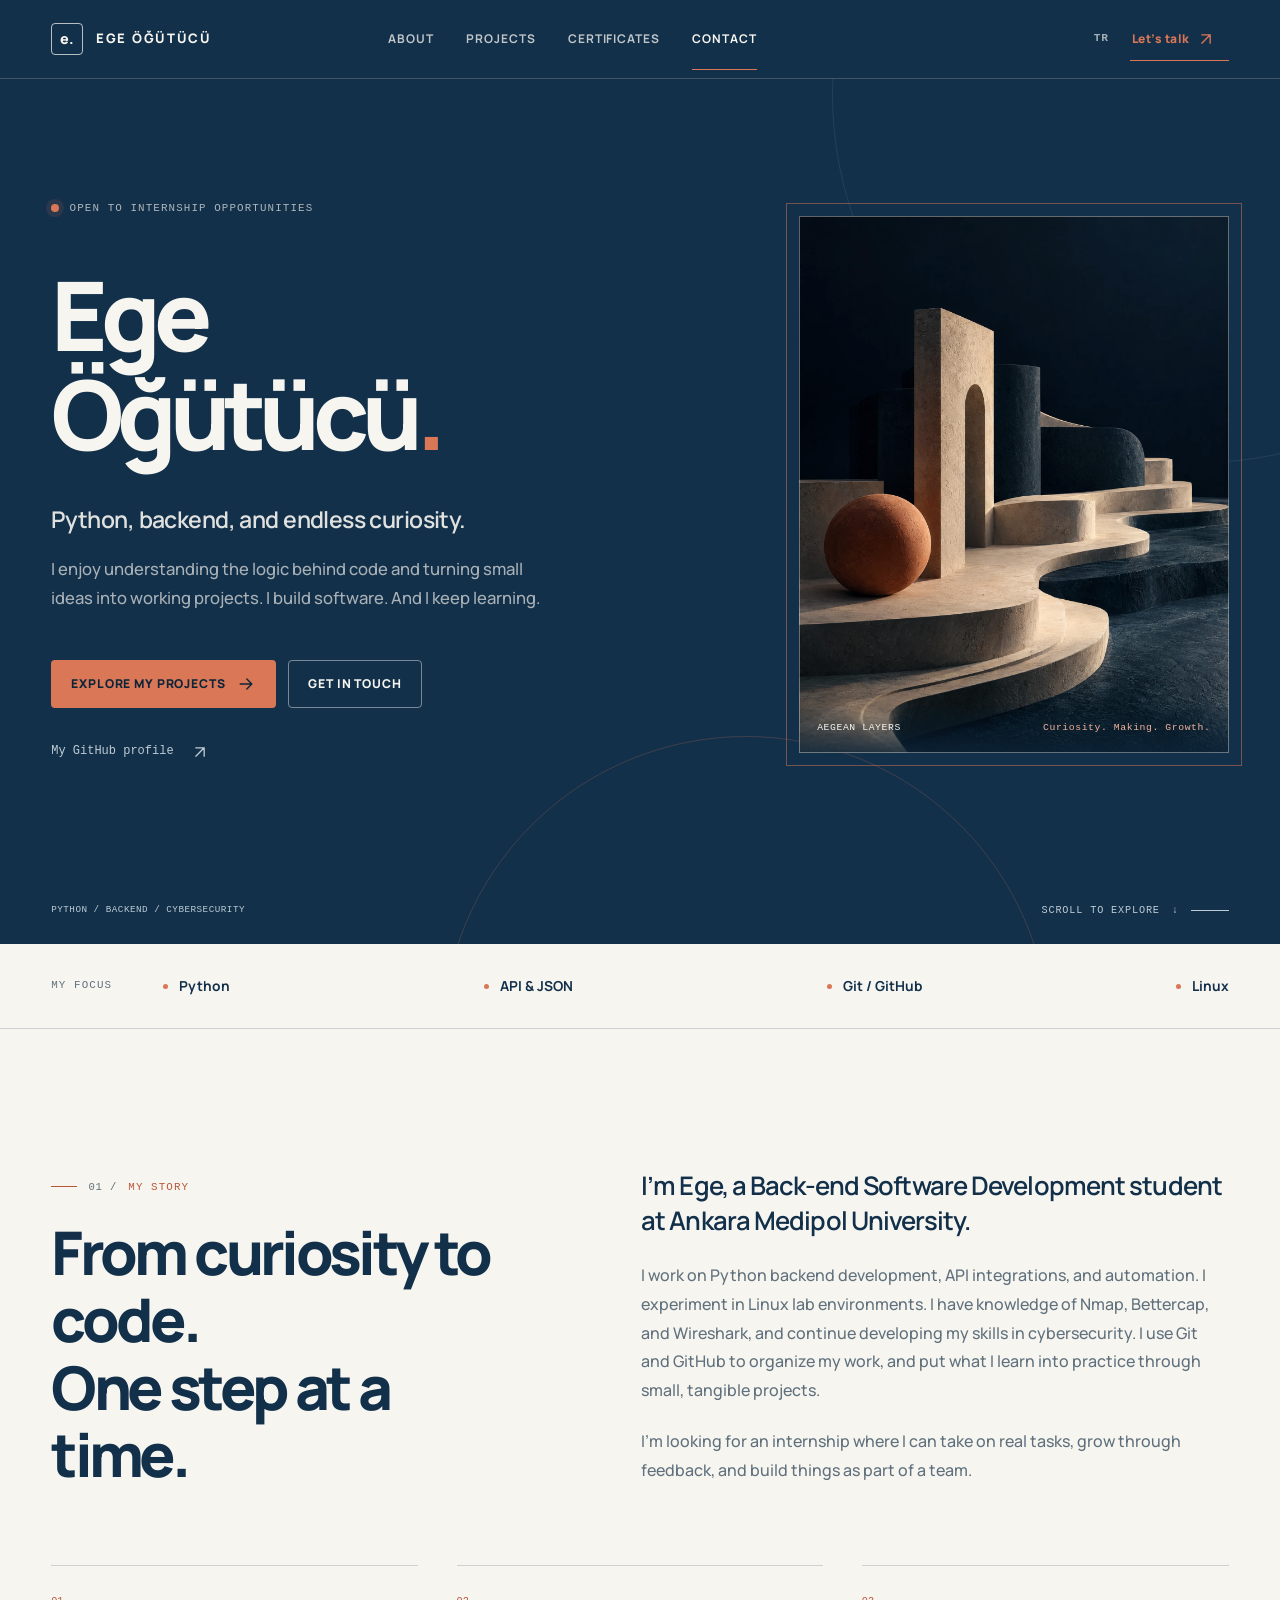
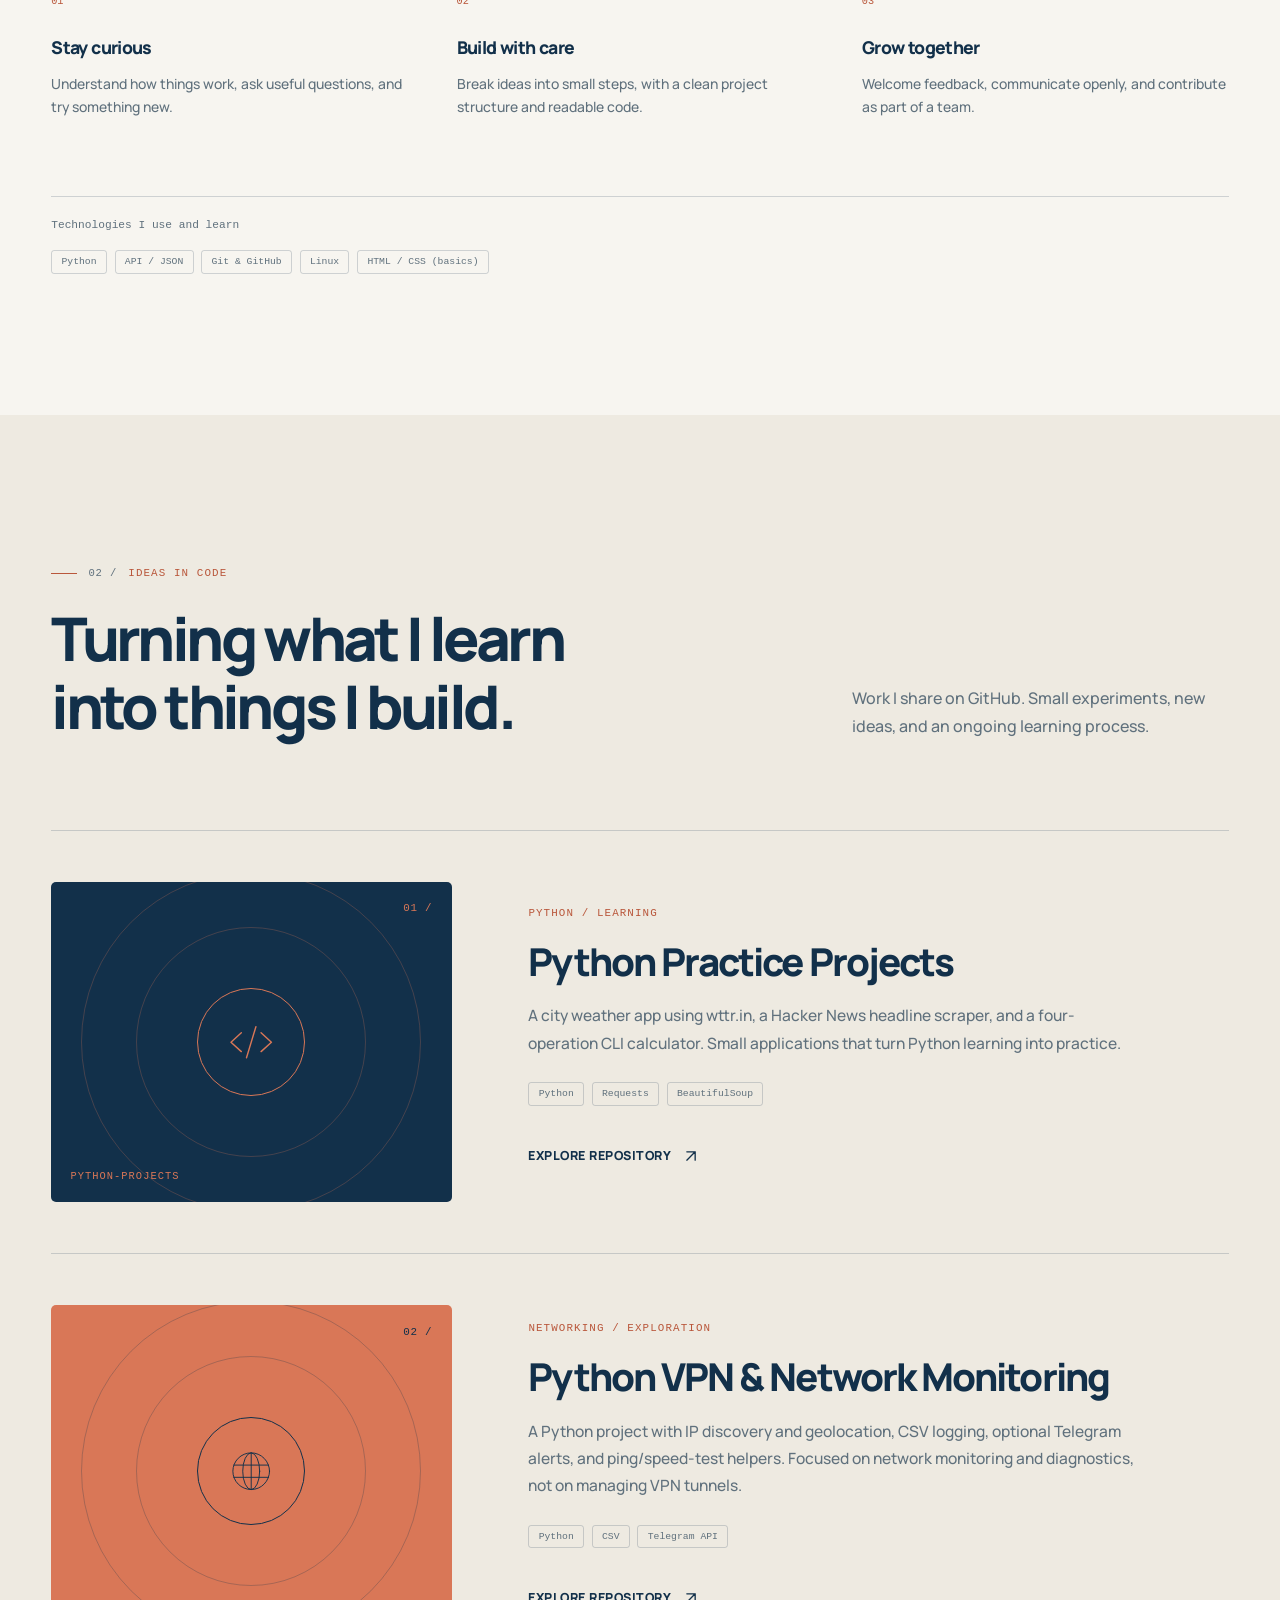
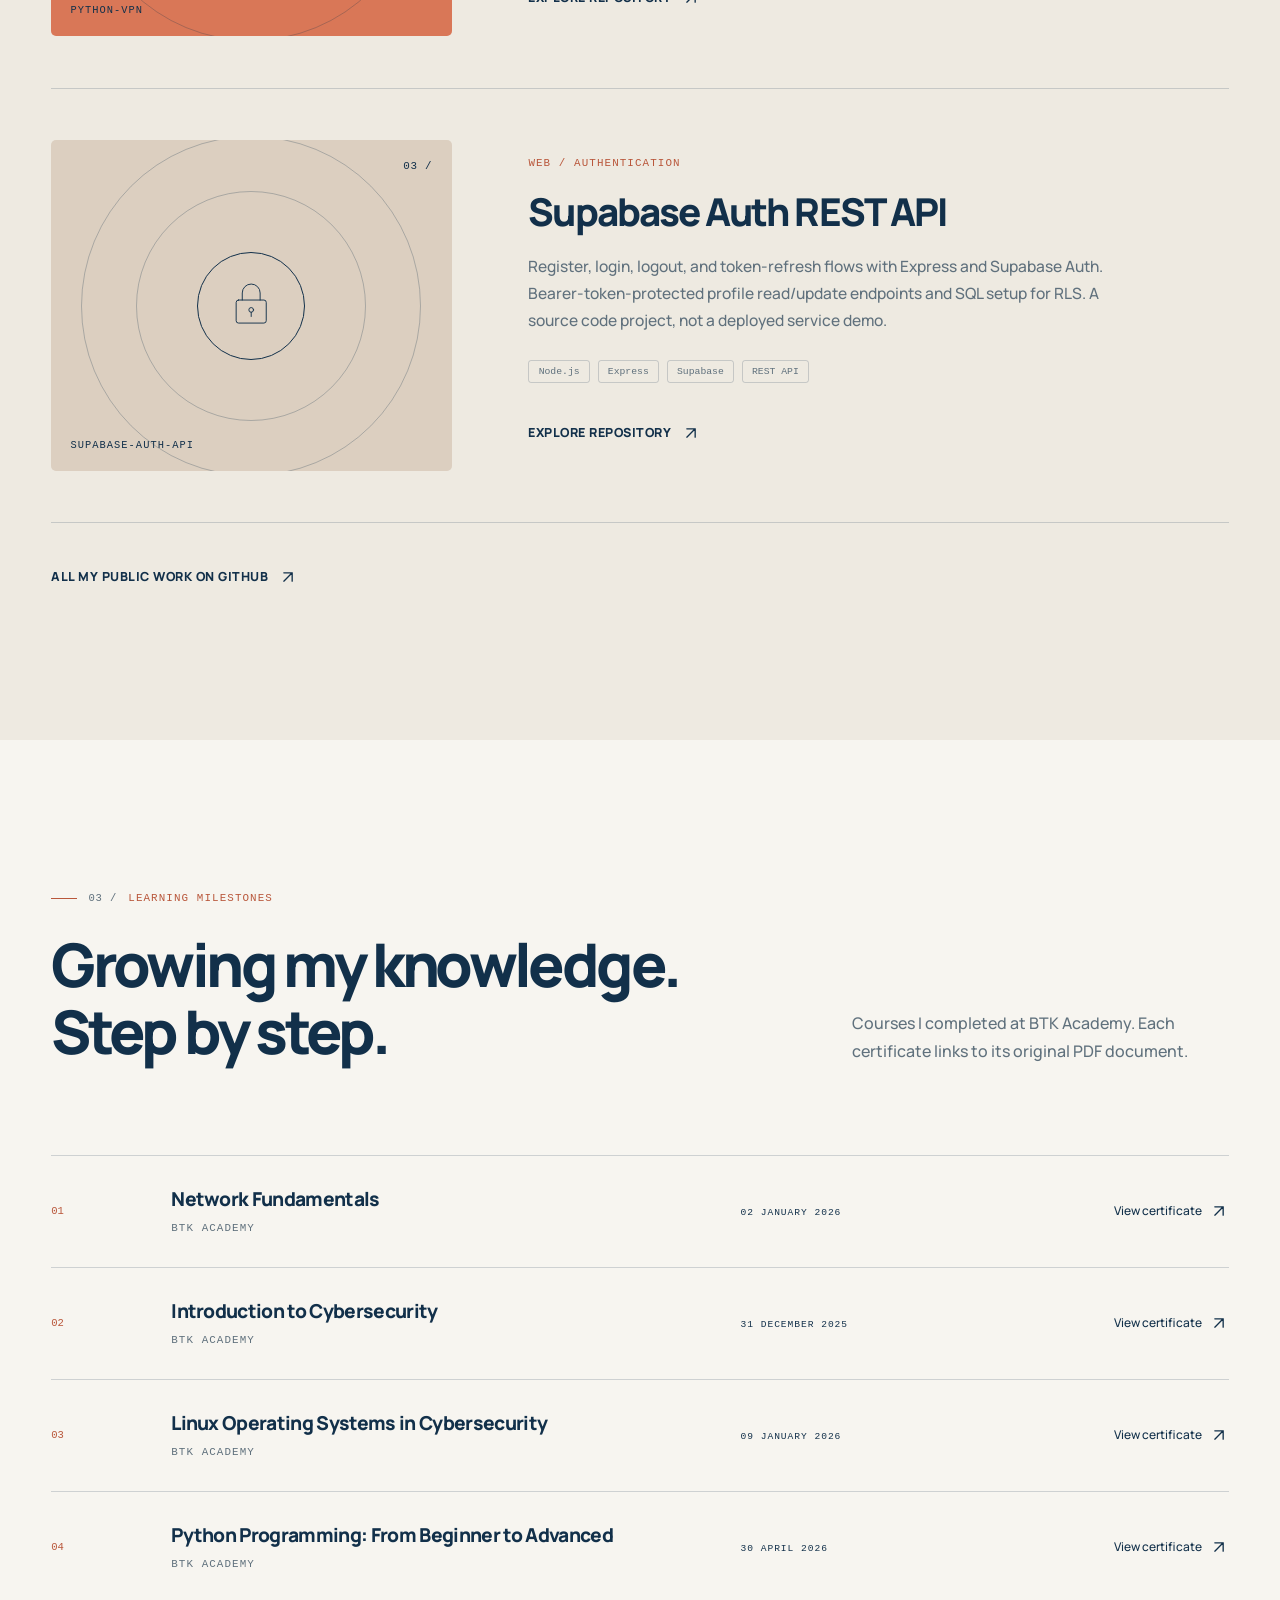
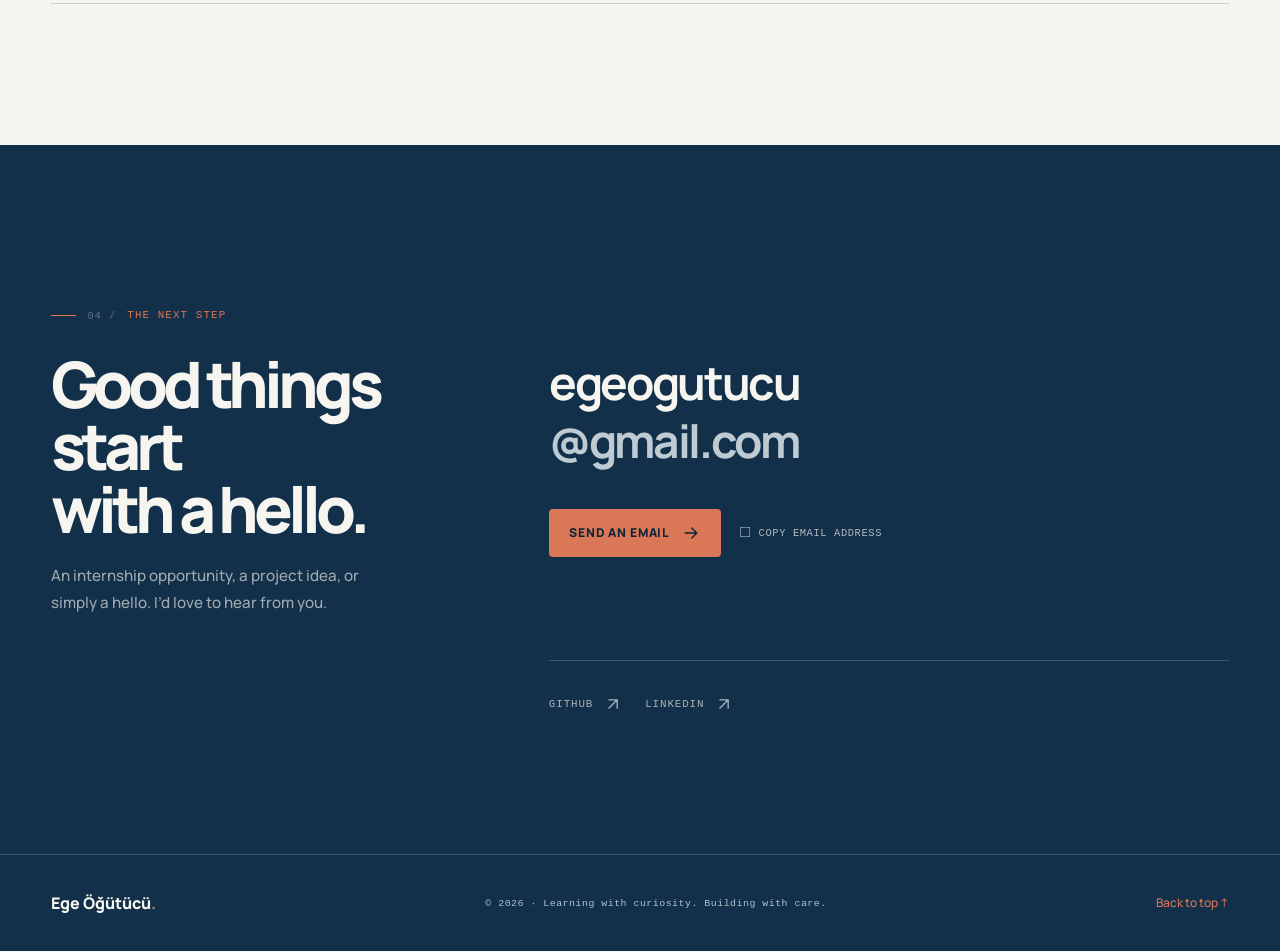
==== commit 5035d79b: "Update education wording and Linux cybersecurity lab experience" ====
--- a/EN.html
+++ b/EN.html
@@ -61,7 +61,7 @@
     <div class="tech-strip"><div class="container tech-strip-inner"><span class="strip-label">MY FOCUS</span><div class="tech-items"><span>Python</span><span>API &amp; JSON</span><span>Git / GitHub</span><span>Linux</span></div></div></div>
     <section class="section about-section" id="about" aria-labelledby="about-title">
       <div class="container">
-        <div class="about-layout"><div><p class="section-kicker"><span class="section-number">01 /</span> MY STORY</p><h2 id="about-title">From curiosity to code.<br>One step at a time.</h2></div><div class="about-copy"><p class="about-lead">I’m Ege, a Back-end Software Development student at Ankara Medipol University.</p><p>I work on Python backend development, API integrations, and automation. Cybersecurity and Linux are also part of my learning journey. I use Git and GitHub to organize my work, and put what I learn into practice through small, tangible projects.</p><p>I’m looking for an internship where I can take on real tasks, grow through feedback, and build things as part of a team.</p></div></div>
+        <div class="about-layout"><div><p class="section-kicker"><span class="section-number">01 /</span> MY STORY</p><h2 id="about-title">From curiosity to code.<br>One step at a time.</h2></div><div class="about-copy"><p class="about-lead">I’m Ege, a Back-end Software Development student at Ankara Medipol University.</p><p>I work on Python backend development, API integrations, and automation. I experiment in Linux lab environments. I have knowledge of Nmap, Bettercap, and Wireshark, and continue developing my skills in cybersecurity. I use Git and GitHub to organize my work, and put what I learn into practice through small, tangible projects.</p><p>I’m looking for an internship where I can take on real tasks, grow through feedback, and build things as part of a team.</p></div></div>
         <div class="about-values"><div class="value-item"><span class="value-index">01</span><h3>Stay curious</h3><p>Understand how things work, ask useful questions, and try something new.</p></div><div class="value-item"><span class="value-index">02</span><h3>Build with care</h3><p>Break ideas into small steps, with a clean project structure and readable code.</p></div><div class="value-item"><span class="value-index">03</span><h3>Grow together</h3><p>Welcome feedback, communicate openly, and contribute as part of a team.</p></div></div>
         <div class="skills-line"><p>Technologies I use and learn</p><div class="tags"><span>Python</span><span>API / JSON</span><span>Git &amp; GitHub</span><span>Linux</span><span>HTML / CSS (basics)</span></div></div>
       </div>
